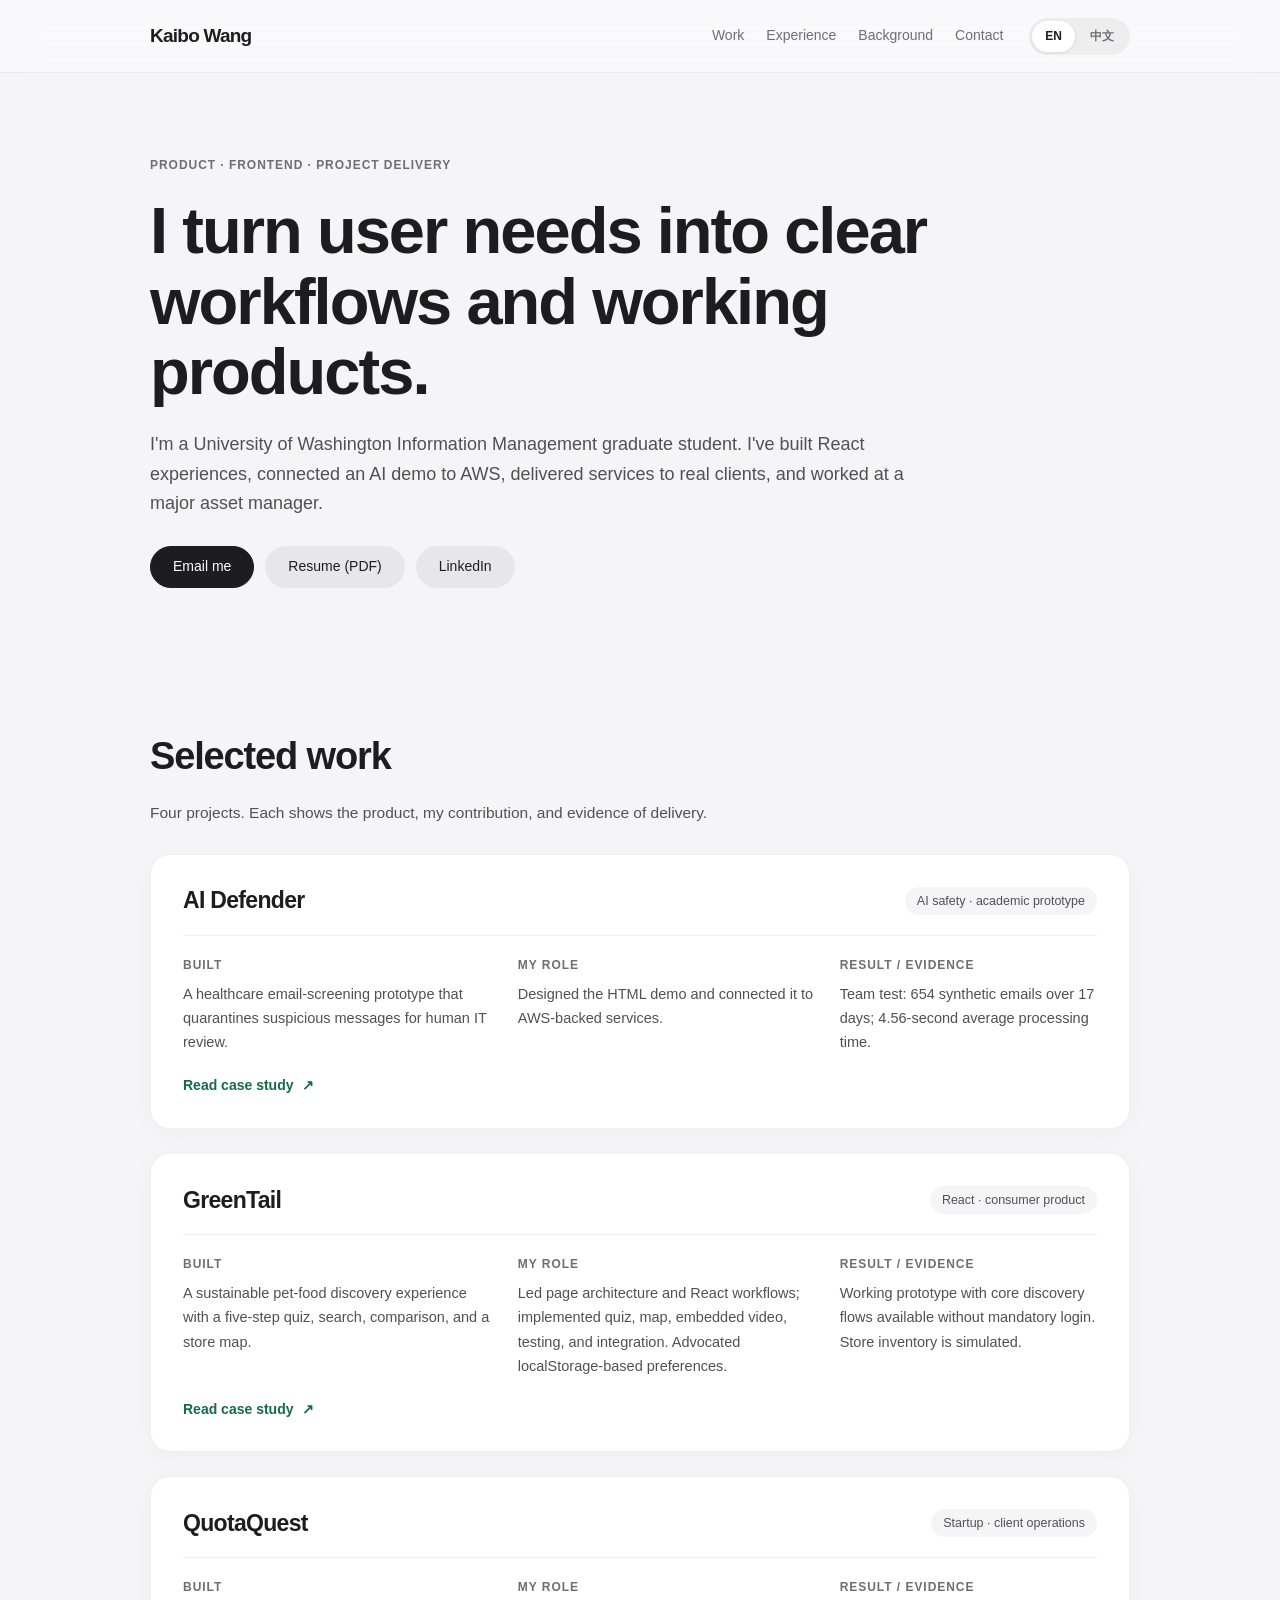
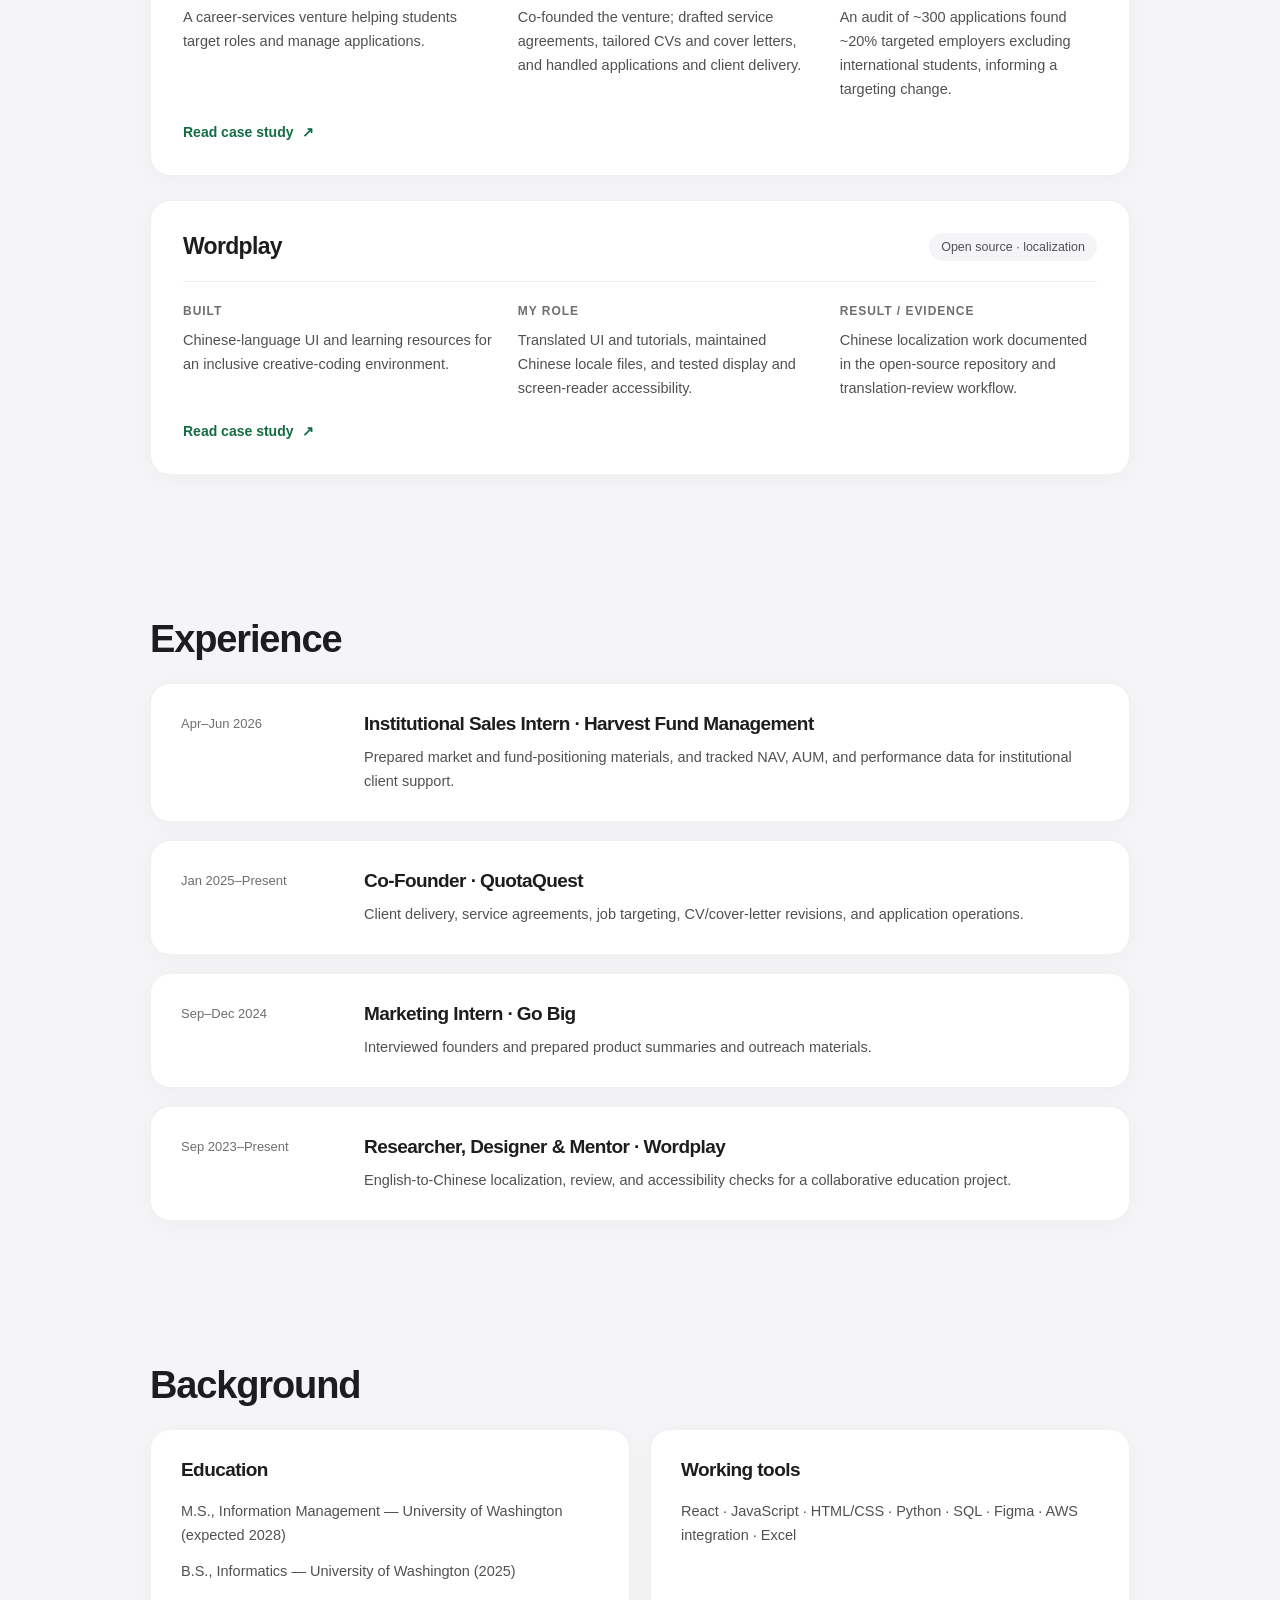
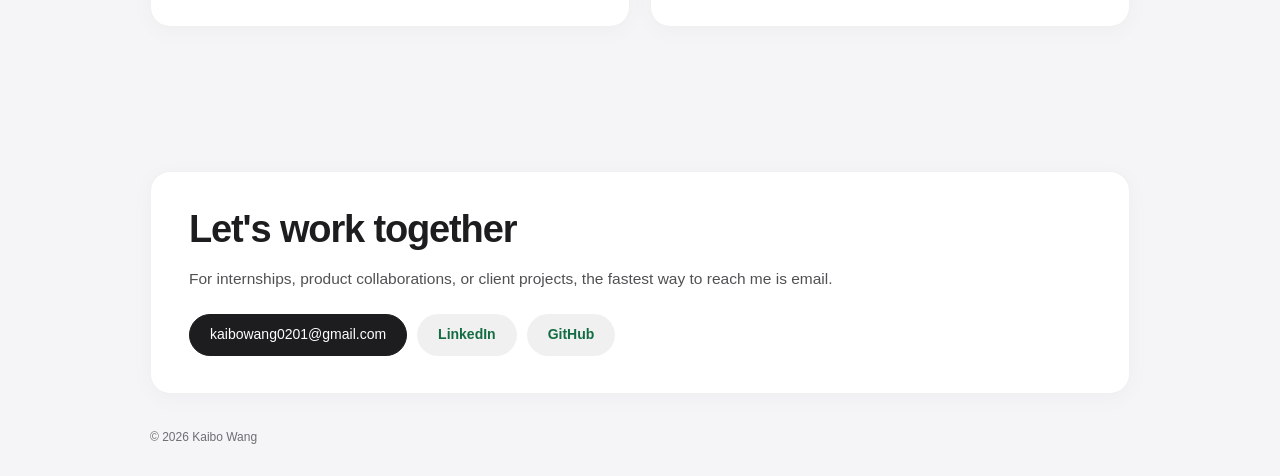
==== index.html @ 3f8da088 "Unify bilingual portfolio with Apple-inspired design system across all pages" ====
<!doctype html>
<html lang="en">
<head>
  <meta charset="utf-8">
  <meta name="viewport" content="width=device-width, initial-scale=1">
  <meta name="color-scheme" content="light">
  <meta name="description" content="Kaibo Wang — product, frontend and project delivery. Selected work in AI, React, client operations and localization.">
  <title>Kaibo Wang — Selected Work</title>
  <style>
    :root {
      color-scheme: light;
      --ink: #172627;
      --muted: #4d5b5c;
      --accent: #075a55;
      --surface: #ffffff;
    }
    * { box-sizing: border-box; }
    html { scroll-padding-top: 24px; }
    body {
      margin: 0;
      background: var(--surface);
      color: var(--ink);
      font: 400 16px/1.65 system-ui, -apple-system, BlinkMacSystemFont,
            "Segoe UI", "PingFang SC", "Microsoft YaHei", sans-serif;
    }
    .container { width: min(960px, calc(100% - 40px)); margin-inline: auto; }
    a { color: var(--accent); text-decoration: underline; text-underline-offset: 3px; }
    a:hover { text-decoration-thickness: 2px; }
    button { font: inherit; }
    :focus-visible { outline: 3px solid var(--accent); outline-offset: 4px; }
    .skip-link { position: absolute; left: -10000px; top: 8px; }
    .skip-link:focus { left: 16px; z-index: 10; padding: 8px; background: white; }
    .site-header { padding-block: 22px; }
    .header-inner { display: flex; align-items: center; justify-content: space-between; gap: 20px; flex-wrap: wrap; }
    .identity { color: var(--ink); text-decoration: none; font-weight: 750; font-size: 20px; }
    .header-controls { display: flex; align-items: center; flex-wrap: wrap; gap: 18px; }
    .primary-nav { display: flex; gap: 18px; flex-wrap: wrap; }
    .primary-nav a { color: var(--ink); }
    .language { display: flex; align-items: center; gap: 10px; }
    .language button {
      border: 0;
      border-bottom: 2px solid transparent;
      padding: 0 1px 2px;
      color: var(--muted);
      background: transparent;
      cursor: pointer;
    }
    .language button[aria-pressed="true"] { border-bottom-color: var(--accent); color: var(--ink); font-weight: 700; }
    .hero { padding-block: 65px 78px; max-width: 760px; }
    .eyebrow { font-weight: 700; color: var(--muted); margin: 0 0 14px; }
    h1 { font-size: 36px; line-height: 1.22; letter-spacing: -.025em; margin: 0 0 22px; font-weight: 750; }
    h2, h3 { font-size: 20px; line-height: 1.35; letter-spacing: -.01em; }
    h2 { margin: 0 0 30px; }
    h3 { margin: 0; }
    p { margin: 0; }
    .intro { max-width: 690px; }
    .hero-actions { display: flex; flex-wrap: wrap; gap: 20px; margin-top: 26px; }
    .section { padding-block: 38px 56px; }
    .section-note { color: var(--muted); margin: -14px 0 26px; }
    .project-list { display: grid; gap: 42px; }
    .project { display: grid; gap: 14px; }
    .project-head { display: flex; gap: 14px; flex-wrap: wrap; align-items: baseline; }
    .project-type { color: var(--muted); }
    .project-fields { display: grid; grid-template-columns: 1.25fr 1.25fr 1fr; gap: 22px; }
    .field-label { font-weight: 700; margin-bottom: 5px; }
    .project a { justify-self: start; }
    .timeline { display: grid; gap: 22px; }
    .timeline-entry { display: grid; grid-template-columns: 160px 1fr; gap: 24px; }
    .timeline time { color: var(--muted); }
    .timeline-entry p { margin-top: 5px; }
    .meta-line { color: var(--muted); }
    .background-grid { display: grid; grid-template-columns: 1fr 1fr; gap: 32px; }
    .background-grid h3 { margin-bottom: 8px; }
    .background-grid p + p { margin-top: 10px; }
    .contact { padding-block: 44px 70px; }
    .contact-links { display: flex; flex-wrap: wrap; gap: 22px; margin-top: 14px; }
    footer { color: var(--muted); padding: 0 0 30px; }
    @media (max-width: 720px) {
      .hero { padding-block: 45px 52px; }
      h1 { font-size: 32px; }
      .section { padding-block: 32px 48px; }
      .project-list { gap: 36px; }
      .project-fields { grid-template-columns: 1fr; gap: 12px; }
      .timeline-entry { grid-template-columns: 1fr; gap: 3px; }
      .background-grid { grid-template-columns: 1fr; gap: 24px; }
      .header-inner { align-items: start; }
    }
  </style>
<link rel="stylesheet" href="assets/design-system.css"></head>
<body>
  <a class="skip-link" href="#main" data-i18n="skip">Skip to content</a>
  <header class="site-header">
    <div class="container header-inner">
      <a class="identity" href="#top">Kaibo Wang</a>
      <div class="header-controls">
        <nav class="primary-nav" aria-label="Primary navigation">
          <a href="#work" data-i18n="navWork">Work</a>
          <a href="#experience" data-i18n="navExperience">Experience</a>
          <a href="#background" data-i18n="navBackground">Background</a>
          <a href="#contact" data-i18n="navContact">Contact</a>
        </nav>
        <div class="language" role="group" aria-label="Language / 语言">
          <button type="button" data-switch="en" aria-pressed="true">EN</button>
          <button type="button" data-switch="zh" aria-pressed="false">中文</button>
        </div>
      </div>
    </div>
  </header>

  <main id="main">
    <div class="container" id="top">
      <section class="hero" aria-labelledby="intro-title">
        <p class="eyebrow" data-i18n="eyebrow">PRODUCT · FRONTEND · PROJECT DELIVERY</p>
        <h1 id="intro-title" data-i18n="headline">I turn user needs into clear workflows and working products.</h1>
        <p class="intro" data-i18n="intro">I'm a University of Washington Information Management graduate student. I've built React experiences, connected an AI demo to AWS, delivered services to real clients, and worked at a major asset manager.</p>
        <div class="hero-actions">
          <a href="mailto:kaibowang0201@gmail.com" data-i18n="emailAction">Email me</a>
          <a href="https://kwang37.github.io/personal-website/assets/Kaibo_Wang_Resume.pdf" target="_blank" rel="noopener" data-i18n="resumeAction">Resume (PDF)</a>
          <a href="https://www.linkedin.com/in/kaibo-wang-uw" target="_blank" rel="noopener">LinkedIn</a>
        </div>
      </section>

      <section class="section" id="work" aria-labelledby="work-title">
        <h2 id="work-title" data-i18n="workTitle">Selected work</h2>
        <p class="section-note" data-i18n="workNote">Four projects. Each shows the product, my contribution, and evidence of delivery.</p>
        <div class="project-list">
          <article class="project" aria-labelledby="ai-title">
            <div class="project-head">
              <h3 id="ai-title">AI Defender</h3>
              <span class="project-type" data-i18n="aiType">AI safety · academic prototype</span>
            </div>
            <div class="project-fields">
              <div><p class="field-label" data-i18n="whatLabel">Built</p><p data-i18n="aiWhat">A healthcare email-screening prototype that quarantines suspicious messages for human IT review.</p></div>
              <div><p class="field-label" data-i18n="roleLabel">My role</p><p data-i18n="aiRole">Designed the HTML demo and connected it to AWS-backed services.</p></div>
              <div><p class="field-label" data-i18n="resultLabel">Result / evidence</p><p data-i18n="aiResult">Team test: 654 synthetic emails over 17 days; 4.56-second average processing time.</p></div>
            </div>
            <a data-case="ai-defender" href="https://kwang37.github.io/personal-website/ai-defender.html" data-i18n="caseAction">Read case study</a>
          </article>

          <article class="project" aria-labelledby="green-title">
            <div class="project-head">
              <h3 id="green-title">GreenTail</h3>
              <span class="project-type" data-i18n="greenType">React · consumer product</span>
            </div>
            <div class="project-fields">
              <div><p class="field-label" data-i18n="whatLabel">Built</p><p data-i18n="greenWhat">A sustainable pet-food discovery experience with a five-step quiz, search, comparison, and a store map.</p></div>
              <div><p class="field-label" data-i18n="roleLabel">My role</p><p data-i18n="greenRole">Led page architecture and React workflows; implemented quiz, map, embedded video, testing, and integration. Advocated localStorage-based preferences.</p></div>
              <div><p class="field-label" data-i18n="resultLabel">Result / evidence</p><p data-i18n="greenResult">Working prototype with core discovery flows available without mandatory login. Store inventory is simulated.</p></div>
            </div>
            <a data-case="greentail" href="https://kwang37.github.io/personal-website/greentail.html" data-i18n="caseAction">Read case study</a>
          </article>

          <article class="project" aria-labelledby="quota-title">
            <div class="project-head">
              <h3 id="quota-title">QuotaQuest</h3>
              <span class="project-type" data-i18n="quotaType">Startup · client operations</span>
            </div>
            <div class="project-fields">
              <div><p class="field-label" data-i18n="whatLabel">Built</p><p data-i18n="quotaWhat">A career-services venture helping students target roles and manage applications.</p></div>
              <div><p class="field-label" data-i18n="roleLabel">My role</p><p data-i18n="quotaRole">Co-founded the venture; drafted service agreements, tailored CVs and cover letters, and handled applications and client delivery.</p></div>
              <div><p class="field-label" data-i18n="resultLabel">Result / evidence</p><p data-i18n="quotaResult">An audit of ~300 applications found ~20% targeted employers excluding international students, informing a targeting change.</p></div>
            </div>
            <a data-case="quotaquest" href="https://kwang37.github.io/personal-website/quotaquest.html" data-i18n="caseAction">Read case study</a>
          </article>

          <article class="project" aria-labelledby="word-title">
            <div class="project-head">
              <h3 id="word-title">Wordplay</h3>
              <span class="project-type" data-i18n="wordType">Open source · localization</span>
            </div>
            <div class="project-fields">
              <div><p class="field-label" data-i18n="whatLabel">Built</p><p data-i18n="wordWhat">Chinese-language UI and learning resources for an inclusive creative-coding environment.</p></div>
              <div><p class="field-label" data-i18n="roleLabel">My role</p><p data-i18n="wordRole">Translated UI and tutorials, maintained Chinese locale files, and tested display and screen-reader accessibility.</p></div>
              <div><p class="field-label" data-i18n="resultLabel">Result / evidence</p><p data-i18n="wordResult">Chinese localization work documented in the open-source repository and translation-review workflow.</p></div>
            </div>
            <a data-case="wordplay" href="https://kwang37.github.io/personal-website/wordplay.html" data-i18n="caseAction">Read case study</a>
          </article>
        </div>
      </section>

      <section class="section" id="experience" aria-labelledby="experience-title">
        <h2 id="experience-title" data-i18n="experienceTitle">Experience</h2>
        <div class="timeline">
          <article class="timeline-entry">
            <time datetime="2026-04" data-i18n="harvestDate">Apr–Jun 2026</time>
            <div><h3 data-i18n="harvestTitle">Institutional Sales Intern · Harvest Fund Management</h3><p data-i18n="harvestDesc">Prepared market and fund-positioning materials, and tracked NAV, AUM, and performance data for institutional client support.</p></div>
          </article>
          <article class="timeline-entry">
            <time datetime="2025-01" data-i18n="quotaDate">Jan 2025–Present</time>
            <div><h3 data-i18n="quotaExpTitle">Co-Founder · QuotaQuest</h3><p data-i18n="quotaExpDesc">Client delivery, service agreements, job targeting, CV/cover-letter revisions, and application operations.</p></div>
          </article>
          <article class="timeline-entry">
            <time datetime="2024-09" data-i18n="goDate">Sep–Dec 2024</time>
            <div><h3 data-i18n="goTitle">Marketing Intern · Go Big</h3><p data-i18n="goDesc">Interviewed founders and prepared product summaries and outreach materials.</p></div>
          </article>
          <article class="timeline-entry">
            <time datetime="2023-09" data-i18n="wordDate">Sep 2023–Present</time>
            <div><h3 data-i18n="wordExpTitle">Researcher, Designer &amp; Mentor · Wordplay</h3><p data-i18n="wordExpDesc">English-to-Chinese localization, review, and accessibility checks for a collaborative education project.</p></div>
          </article>
        </div>
      </section>

      <section class="section" id="background" aria-labelledby="background-title">
        <h2 id="background-title" data-i18n="backgroundTitle">Background</h2>
        <div class="background-grid">
          <div>
            <h3 data-i18n="educationTitle">Education</h3>
            <p data-i18n="eduMS">M.S., Information Management — University of Washington (expected 2028)</p>
            <p data-i18n="eduBS">B.S., Informatics — University of Washington (2025)</p>
          </div>
          <div>
            <h3 data-i18n="skillsTitle">Working tools</h3>
            <p data-i18n="skillsDesc">React · JavaScript · HTML/CSS · Python · SQL · Figma · AWS integration · Excel</p>
          </div>
        </div>
      </section>

      <section class="contact" id="contact" aria-labelledby="contact-title">
        <h2 id="contact-title" data-i18n="contactTitle">Let's work together</h2>
        <p data-i18n="contactDesc">For internships, product collaborations, or client projects, the fastest way to reach me is email.</p>
        <div class="contact-links">
          <a href="mailto:kaibowang0201@gmail.com">kaibowang0201@gmail.com</a>
          <a href="https://www.linkedin.com/in/kaibo-wang-uw" target="_blank" rel="noopener">LinkedIn</a>
          <a href="https://github.com/Kwang37" target="_blank" rel="noopener">GitHub</a>
        </div>
      </section>
    </div>
  </main>
  <footer><div class="container">© 2026 Kaibo Wang</div></footer>

  <script>
    // Only interaction: language preference. Content remains readable without JavaScript.
    (() => {
      const translations = {
        skip: '跳到正文', navWork: '项目', navExperience: '经历', navBackground: '教育与技能', navContact: '联系',
        eyebrow: '产品设计 · 前端开发 · 项目运营',
        headline: '从需求到页面落地，我既做产品设计，也动手写前端。',
        intro: '华盛顿大学信息管理硕士在读，本科主修信息学。曾参与 React 网站和 AI 邮件安全原型开发，也做过创业项目的客户服务，并在嘉实基金实习。',
        emailAction: '发邮件给我', resumeAction: '英文简历（PDF）',
        workTitle: '精选作品', workNote: '四个项目，直接看项目内容、我的具体工作和交付成果。',
        whatLabel: '项目做什么', roleLabel: '我负责什么', resultLabel: '结果与证据', caseAction: '查看项目详情',
        aiType: 'AI 产品 · 课程原型',
        aiWhat: '为模拟医疗机构设计邮件安全流程：AI 筛查可疑邮件，IT 人员复核后再决定如何处理。',
        aiRole: '负责 HTML 演示页面的设计与开发，并对接 AWS 后端服务。',
        aiResult: '团队在模拟环境中测试了 17 天，共处理 654 封邮件，平均每封用时 4.56 秒。',
        greenType: 'React · 消费者产品',
        greenWhat: '帮宠物主人按实际需求选食品：填写问卷、查看推荐、比较商品，还能查找附近门店。',
        greenRole: '主导核心页面结构和 React 交互，开发问卷、地图和教学视频，参与联调与测试，并推动免登录体验和浏览器本地保存偏好。',
        greenResult: '完成可操作的网站原型；问卷、搜索和商品对比无需注册。门店及库存使用演示数据。',
        quotaType: '创业 · 求职服务',
        quotaWhat: '面向国际学生的求职服务，涵盖选岗、简历修改、投递和申请进度管理。',
        quotaRole: '作为联合创始人，负责服务协议、简历和求职信修改、岗位筛选、投递及客户沟通。',
        quotaResult: '复盘约 300 次投递，发现约两成投向不接受国际学生的雇主，随后调整岗位筛选方式。',
        wordType: '开源项目 · 中文本地化',
        wordWhat: '为 Wordplay 创意编程工具完善中文界面和教学内容。',
        wordRole: '翻译界面文案与教程、维护中文语言文件，并检查页面显示和屏幕阅读器使用体验。',
        wordResult: '项目的中文语言文件和翻译协作记录可以在 GitHub 上查看。',
        experienceTitle: '工作与实践',
        harvestDate: '2026.04—06', harvestTitle: '机构销售实习生｜嘉实基金',
        harvestDesc: '整理市场研究和基金产品材料，跟踪基金净值、资产管理规模及业绩表现，支持机构客户沟通。',
        quotaDate: '2025.01—至今', quotaExpTitle: '联合创始人｜QuotaQuest',
        quotaExpDesc: '负责服务协议、简历修改、岗位筛选、投递进度和客户沟通。',
        goDate: '2024.09—12', goTitle: '营销实习生｜Go Big',
        goDesc: '采访创业者，整理产品介绍和对外推广材料。',
        wordDate: '2023.09—至今', wordExpTitle: '中文本地化与无障碍协作｜Wordplay',
        wordExpDesc: '参与开源教育工具的中文界面和教程翻译、审校及无障碍测试。',
        backgroundTitle: '教育与技能', educationTitle: '教育背景', skillsTitle: '常用工具与技术',
        eduMS: '华盛顿大学｜信息管理硕士在读（预计 2028 年毕业）',
        eduBS: '华盛顿大学｜信息学学士（2025 年毕业）',
        skillsDesc: 'React · JavaScript · HTML/CSS · Python · SQL · Figma · AWS 集成 · Excel',
        contactTitle: '联系我',
        contactDesc: '实习、产品合作或项目机会，欢迎直接发邮件交流。'
      };
      const nodes = [...document.querySelectorAll('[data-i18n]')];
      const english = Object.fromEntries(nodes.map(el => [el.dataset.i18n, el.textContent]));
      const buttons = [...document.querySelectorAll('[data-switch]')];
      const storageKey = 'kaibo-minimal-language';
      function setLanguage(lang) {
        const zh = lang === 'zh';
        document.documentElement.lang = zh ? 'zh-CN' : 'en';
        document.title = zh ? '王楷博 — 精选作品' : 'Kaibo Wang — Selected Work';
        document.querySelector('.primary-nav').setAttribute('aria-label', zh ? '主导航' : 'Primary navigation');
        nodes.forEach(el => { el.textContent = zh ? translations[el.dataset.i18n] : english[el.dataset.i18n]; });
        buttons.forEach(button => button.setAttribute('aria-pressed', String(button.dataset.switch === lang)));
        document.querySelectorAll('[data-case]').forEach(link => {
          link.href = 'https://kwang37.github.io/personal-website/' + (zh ? 'zh/' : '') + link.dataset.case + '.html';
        });
        try { localStorage.setItem(storageKey, lang); } catch (_) { /* Storage optional. */ }
      }
      buttons.forEach(button => button.addEventListener('click', () => setLanguage(button.dataset.switch)));
      let saved;
      try { saved = localStorage.getItem(storageKey) || localStorage.getItem('kaibo-portfolio-language-v1'); } catch (_) { /* Storage optional. */ }
      const requested = new URLSearchParams(location.search).get('lang');
      const preferred = requested === 'en' || requested === 'zh' ? requested : saved;
      setLanguage(preferred === 'en' || preferred === 'zh' ? preferred :
        (navigator.language || '').toLowerCase().startsWith('zh') ? 'zh' : 'en');
    })();
  </script>
</body>
</html>
---- assets/design-system.css ----
/*
 * Kaibo Wang — Unified portfolio design system · v3
 * An intentionally quiet interface language: clear hierarchy, readable content,
 * subtle elevation and consistent interaction across all English/Chinese pages.
 * Existing HTML, routing, translation JS and demo behavior are unchanged.
 */
:root {
  color-scheme: light;
  --bg: #F5F5F7;
  --paper: #FFFFFF;
  --surface: #FFFFFF;
  --ink: #1D1D1F;
  --heading: #1D1D1F;
  --muted: #515154;
  --meta: #6E6E73; /* AA-safe for small text on white */
  --soft-meta: #86868B;
  --brand: #146C43;
  --accent: #146C43;
  --blue: #146C43;
  --acid: #E8F2EC;
  --navy: #1D1D1F;
  --line: rgba(0,0,0,.06);
  --radius: 20px;
  --shadow: 0 4px 24px rgba(0,0,0,.03);
  --shadow-hover: 0 12px 32px rgba(0,0,0,.06);
  --ease: cubic-bezier(.25,1,.5,1);
  --font: -apple-system, BlinkMacSystemFont, "SF Pro Display", "SF Pro Text", "Inter", "PingFang SC", "Noto Sans SC", sans-serif;
}
*,*::before,*::after{box-sizing:border-box}
html{scroll-behavior:smooth;scroll-padding-top:94px}
body,html[lang="zh-CN"] body{
  margin:0; background:var(--bg); color:var(--ink);
  font-family:var(--font); font-size:15.5px; font-weight:400; line-height:1.65;
  -webkit-font-smoothing:antialiased; text-rendering:optimizeLegibility;
}
h1,h2,h3,h4,h5,h6,.hero-art-title,.work-big{
  color:var(--heading); font-family:var(--font); font-weight:700;
  letter-spacing:-.03em; line-height:1.08;
}
h1{font-size:clamp(38px,5.8vw,66px)}
h2{font-size:clamp(26px,3.5vw,38px)}
h3{font-size:clamp(19px,2.2vw,23px)}
p,li,dd{color:var(--muted)}
p{margin:0 0 15px}
strong,b{color:var(--ink)}
a, a:link, a:visited {text-decoration:none;color:var(--brand);transition:color .2s var(--ease), background-color .2s var(--ease), transform .2s var(--ease)}
a:hover{color:#0F5238}
button,input,textarea,select{font:inherit}
button{cursor:pointer}
:focus-visible{outline:3px solid var(--brand)!important;outline-offset:3px}
::selection{background:#D9EADF;color:var(--ink)}
.container,.wide,.wrap{width:min(980px,calc(100% - 48px));max-width:980px;margin-inline:auto}
.overline,.eyebrow,.smallcap,.meta,.case-index,.field-label,.tagline,
.case-meta b,.toc .overline,.project-fields .field-label{
  font:600 12px/1.45 var(--font);letter-spacing:.08em;text-transform:uppercase;
  color:var(--meta);
}
.small,.disclosure,.demo-caption{font-size:13px;line-height:1.7;color:var(--meta)}
.muted,.section-note,.case-lede,.lede{color:var(--muted)}
/* A single systematic elevation language. */
.project,.timeline-entry,.background-grid>div,.contact,
.story-section,.toc,.case-card,.metric-box,.repo-file,.demo-box,
.takeaway,.notice,.evidence,.visual-shell,.next-grid,
.card,.callout,.metric,.step,.demo .view.active,.demo-stats>*,.dashboard-grid>*,
.lang-dialog,.experience-list .exp,.edu,.skill-col{
  background:var(--paper);border:1px solid var(--line);border-radius:var(--radius);
  box-shadow:var(--shadow);
}
.project,.timeline-entry,.background-grid>div,.contact,.story-section,
.case-card,.metric-box,.repo-file,.demo-box,.takeaway,.notice,
.visual-shell,.next-grid,.card,.callout,.step,.edu,.skill-col{
  transition:box-shadow .22s var(--ease),transform .22s var(--ease),border-color .22s var(--ease);
}
@media(hover:hover){
  .project:hover,.timeline-entry:hover,.background-grid>div:hover,.case-card:hover,
  .metric-box:hover,.repo-file:hover,.card:hover,.edu:hover,.skill-col:hover{
    transform:translateY(-2px);box-shadow:var(--shadow-hover);border-color:rgba(0,0,0,.095)
  }
}
/* Text links are immediately recognizable by accent, weight, and directional cue. */
.source,.linkline,.case-index a,.toc a,.project>a,.case-next a:not(.btn),
.next-grid a:not(.btn),.footer-bottom a,.contact-links a:not(:first-child),.source-row a{
  color:var(--brand);font-weight:600;text-decoration:none;
}
.project>a{display:inline-flex;align-items:center;gap:8px;width:max-content;max-width:100%}
.project>a::after{content:'↗';display:inline-block;transition:transform .2s var(--ease)}
.project>a:hover::after{transform:translate(3px,-3px)}
.source,.source-row a,.toc a,.footer-bottom a{transition:color .2s var(--ease),transform .2s var(--ease)}
.source:hover,.source-row a:hover,.footer-bottom a:hover{color:#0F5238;transform:translateX(3px)}
/* Shared Apple-like, quietly translucent sticky navigation. */
.site-header,.nav,header.nav{
  position:sticky;top:0;z-index:100;
  padding:0;background:rgba(251,251,253,.82);
  -webkit-backdrop-filter:saturate(180%) blur(20px);
  backdrop-filter:saturate(180%) blur(20px);
  border-bottom:1px solid rgba(0,0,0,.06);
  box-shadow:none;
}
.site-header .header-inner,.nav .nav-inner,.nav>.wrap{
  display:flex;align-items:center;justify-content:space-between;gap:18px;
  min-height:72px;padding-block:10px;
}
.identity,.identity:link,.identity:visited,.logo,.logo:link,.logo:visited{
  font:700 19px/1.25 var(--font);letter-spacing:-.04em;color:var(--ink);
  white-space:nowrap;text-decoration:none;
}
.logo i,.logo span{color:var(--brand)!important}
.header-controls{display:flex;align-items:center;gap:26px;min-width:0}
.primary-nav,.nav-links,.navlinks{display:flex;align-items:center;flex-wrap:wrap;gap:22px}
.primary-nav a,.nav-links a,.navlinks a,
.primary-nav a:visited,.nav-links a:visited,.navlinks a:visited{
  color:#6E6E73;font-size:14px;font-weight:500;text-decoration:none;
  padding:7px 0;white-space:nowrap;
}
.primary-nav a:hover,.primary-nav a:focus-visible,.nav-links a:hover,.nav-links a:focus-visible,
.navlinks a:hover,.navlinks a:focus-visible{color:var(--ink)}
.nav-links a:hover::after{content:none}
.nav .nav-cta,.nav .nav-cta:visited{
  border-radius:980px;background:#1D1D1F;color:#fff;padding:9px 17px;
  font-weight:500;transition:background .2s var(--ease)
}
.nav .nav-cta:hover{background:#39393C;color:white}
.language,.lang-switch{
  display:inline-flex;flex:none;align-items:center;gap:2px;padding:3px;
  border:0;border-radius:999px;background:rgba(0,0,0,.05);box-shadow:none;
}
.language button,.lang-switch button{
  background:transparent!important;border:0!important;border-radius:999px;
  color:#6E6E73!important;padding:7px 13px!important;
  font-size:12px!important;font-weight:600!important;white-space:nowrap;
  min-height:31px;line-height:1.2;box-shadow:none;transition:background .2s var(--ease),color .2s var(--ease);
}
.language button[aria-pressed="true"],.lang-switch button[aria-pressed="true"]{
  background:white!important;color:var(--ink)!important;box-shadow:0 1px 4px rgba(0,0,0,.09);
}
.menu-button{border:1px solid var(--line);border-radius:11px;padding:10px 13px;background:#fff;color:var(--ink);font-weight:600}
/* Buttons throughout home, case studies and the interactive simulator. */
.hero-actions,.actions,.contact-links{display:flex;align-items:center;gap:10px;flex-wrap:wrap}
.hero-actions a,.contact-links a,.btn,.btn:link,.btn:visited,
button.primary,.navlinks .primary,
.demo button.primary,.demo button:not(.tab),.formgrid button,
#add,#reset,#score{
  display:inline-flex;align-items:center;justify-content:center;gap:7px;
  border:1px solid transparent;border-radius:980px;padding:10px 22px;
  min-height:42px;max-width:100%;
  font-size:14px;font-weight:500;line-height:1.4;
  background:rgba(0,0,0,.06);color:var(--ink);
  box-shadow:none;text-decoration:none;transform:none;
  transition:background .2s var(--ease),color .2s var(--ease),box-shadow .2s var(--ease),transform .2s var(--ease);
}
.hero-actions a:first-child,.contact-links a:first-child,.btn:not(.light):not(.ghost),
button.primary,.demo button.primary,#score,#add{
  background:#1D1D1F;color:white;border-color:#1D1D1F;
}
.hero-actions a:hover,.contact-links a:hover,.btn:hover,.demo button:hover,#score:hover,#add:hover,#reset:hover{
  color:var(--ink);background:rgba(0,0,0,.11);box-shadow:none;transform:translateY(-1px);
}
.hero-actions a:first-child:hover,.contact-links a:first-child:hover,.btn:not(.light):not(.ghost):hover,
button.primary:hover,#score:hover,#add:hover{background:#414145;color:#fff}
.btn.light,.btn.ghost{background:rgba(0,0,0,.06);border-color:transparent;color:var(--ink)}
.btn.light:hover,.btn.ghost:hover{background:rgba(0,0,0,.11);color:var(--ink)}
.btn .arrow,.case-next .btn .arrow{display:inline-block;transition:transform .2s var(--ease)}
.btn:hover .arrow{transform:translateX(4px)}
/* Home: first 30 seconds are for scanning. */
.hero{max-width:920px;padding:84px 0 76px}
.hero .eyebrow{margin:0 0 22px}
.hero h1{max-width:850px;font-size:clamp(42px,5.5vw,65px);margin:0 0 23px;letter-spacing:-.03em;line-height:1.08}
.hero .intro{font-size:18px;line-height:1.65;color:var(--muted);max-width:780px}
.hero-actions{gap:11px;margin-top:27px}
.section{padding:72px 0;border:0}
.section>h2{margin:0 0 23px}
.section .section-note{margin:0 0 28px;max-width:690px}
.project-list{display:grid;gap:24px}
.project{padding:32px;display:grid;gap:0}
.project-head{display:flex;justify-content:space-between;align-items:center;gap:16px;flex-wrap:wrap;
  border-bottom:1px solid var(--line);padding-bottom:20px;margin-bottom:21px}
.project-head h3{margin:0;font-size:23px}
.project-type,.chip,.pill,.badge,.case-meta div,.fake-pills em{
  color:var(--muted);background:var(--bg);border-radius:999px;border:0;
  padding:5px 12px;font-size:12.5px;font-weight:500;line-height:1.45;
}
.project-fields{display:grid;grid-template-columns:1.2fr 1.15fr 1fr;gap:26px;margin-bottom:22px}
.project-fields>div{min-width:0}
.field-label{color:var(--meta);font-size:11.5px;font-weight:600;letter-spacing:.05em;margin:0 0 8px}
.project-fields p:not(.field-label){font-size:14.5px;line-height:1.66;color:var(--muted);margin:0}
.project>a{font-size:14px;line-height:1.4}
.timeline{display:grid;gap:18px}
.timeline-entry{display:grid;grid-template-columns:155px 1fr;gap:28px;align-items:start;padding:27px 30px}
.timeline-entry time{color:var(--meta);font-size:13px;line-height:1.5;margin-top:3px;font-weight:500}
.timeline-entry h3{font-size:19px;line-height:1.32;margin:0 0 10px}
.timeline-entry p{font-size:14.5px;margin:0}
.background-grid{display:grid;grid-template-columns:repeat(2,minmax(0,1fr));gap:20px}
.background-grid>div{padding:30px;min-width:0}
.background-grid h3{font-size:19px;margin:0 0 20px}
.background-grid p{margin:0 0 12px;font-size:14.5px}
.contact{padding:37px 38px;margin:72px 0 30px}
.contact h2{margin:0 0 16px}
.contact p{max-width:700px}
.contact-links{margin-top:22px}
.contact-links a{padding:10px 20px}
footer:not(.footer){padding:4px 0 28px;font-size:12px;color:var(--meta)}
/* Full case studies: restrained introductions, content-led hierarchy. */
.case-top{padding:76px 0 30px;overflow:visible;background:transparent}
.case-top .case-index{display:flex;align-items:center;gap:9px;font:600 12px/1.6 var(--font);letter-spacing:.07em;color:var(--meta);margin-bottom:25px}
.case-top .overline{margin-bottom:18px}
.case-top h1{font-size:clamp(42px,5.4vw,65px);max-width:850px;line-height:1.08}
.case-top h1 i,.case-top h1 em{color:var(--ink);font-style:normal}
.case-top .case-lede{font-size:clamp(17px,2vw,20px);color:var(--muted);max-width:820px;line-height:1.62;margin:24px 0 0}
.case-top .actions{margin-top:30px}
.case-top .case-meta{display:flex;flex-wrap:wrap;gap:10px;margin-top:34px;padding:0;border:none}
.case-top .case-meta div{display:grid;gap:4px;flex:1 1 175px;min-width:0;max-width:none;padding:15px 17px;border-radius:15px;
  background:white;border:1px solid var(--line);font-size:13px;line-height:1.5;box-shadow:var(--shadow)}
.case-top .case-meta b{color:var(--meta);font-size:11px;letter-spacing:.06em;text-transform:uppercase;margin:0}
.case-visual{padding:24px 0 22px}
.visual-shell,.visual-shell.blue,.visual-shell.green,.visual-shell.dark,.visual-shell.lavender{
  background:var(--paper);color:var(--ink);border:1px solid var(--line);min-height:unset;
  padding:32px;overflow:hidden;border-radius:22px;box-shadow:var(--shadow)
}
.visual-shell::before,.visual-shell::after{content:none!important}
.visual-layout{display:grid;grid-template-columns:minmax(210px,.82fr) minmax(0,1.18fr);gap:35px;align-items:center;min-height:unset}
.visual-intro h2{font-size:clamp(26px,3.4vw,37px);line-height:1.12;margin:14px 0}
.visual-intro p,.dark .visual-intro p{color:var(--muted);font-size:14px}
.visual-intro .overline,.dark .visual-intro .overline{color:var(--meta)!important}
.dark .visual-intro,.dark .visual-intro h2{color:var(--ink)}
.chip-row{display:flex;flex-wrap:wrap;gap:7px;margin-top:16px}
.screen{background:var(--bg);border:1px solid var(--line);border-radius:16px;box-shadow:0 10px 22px rgba(0,0,0,.04);
  transform:none;min-height:230px;overflow:hidden}
.screen-bar{background:#F5F5F7;border-bottom:1px solid var(--line);height:30px;display:flex;align-items:center;gap:6px;padding:0 13px}
.screen-bar .dot,.dot,.dot:nth-child(1),.dot:nth-child(2),.dot:nth-child(3){background:#C5C5C9}
.screen-content{padding:16px}
.fake-app-head{display:flex;align-items:center;flex-wrap:wrap;justify-content:space-between;gap:6px}
.fake-app-head strong{font-size:13px}
.fake-app-head span{color:var(--meta);font-size:11px}
.fake-pills{display:flex;gap:5px;margin:14px 0;flex-wrap:wrap}
.fake-pills em{font-style:normal;font-size:11px}
.fake-row{display:flex;align-items:center;justify-content:space-between;gap:12px;padding:10px 12px;margin-top:8px;border-radius:10px;border:1px solid var(--line);background:white;color:var(--muted);font-size:12px}
.fake-row b{font-size:12px}
.status,.safe,.status.safe{color:var(--brand);background:#F0F6F2;border-radius:999px;font-size:11px;padding:4px 9px;white-space:nowrap}
.case-layout{display:grid;grid-template-columns:190px minmax(0,1fr);gap:32px;align-items:start;margin-top:22px}
.case-layout>div{min-width:0}
.toc{position:sticky;top:98px;padding:23px 20px;box-shadow:none;align-self:start;background:#fff}
.toc .overline{margin-bottom:10px}
.toc a,.toc a:visited{display:block;color:#6E6E73;font-size:13px;font-weight:500;
  line-height:1.5;border:0!important;padding:9px 0;margin:0;text-decoration:none}
.toc a:hover{color:var(--brand)}
.story-section{padding:34px 34px 36px;margin:0 0 24px;border-radius:20px;scroll-margin-top:102px}
.story-section>.overline{margin-bottom:16px}
.story-section>h2{font-size:clamp(25px,3.1vw,34px);line-height:1.16;margin:0 0 22px}
.story-section p{font-size:14.7px;line-height:1.74;margin:0 0 16px}
.story-section p.leadline{font-size:16.5px;color:var(--muted);line-height:1.68}
.case-cards,.metric-grid,.repo-map,.evidence-gallery,.demo-grid{
  display:grid;grid-template-columns:repeat(2,minmax(0,1fr));gap:13px;margin:22px 0;
}
.case-card,.repo-file,.metric-box,.takeaway,.notice,.demo-box{
  padding:23px;background:#fff;border-radius:16px;border:1px solid var(--line);box-shadow:0 2px 14px rgba(0,0,0,.025)
}
.case-card>strong,.case-card>h3{display:block;font-size:16px;font-weight:650;margin-bottom:9px;line-height:1.35;color:var(--ink)}
.case-card p{font-size:13.5px;line-height:1.6;margin:0;color:var(--muted)}
.case-card .number{font-size:11px;font-weight:600;letter-spacing:.07em;color:var(--meta);margin-bottom:14px}
.metric-grid{grid-template-columns:repeat(3,minmax(0,1fr))}
.metric-box{display:flex;flex-direction:column;gap:6px;align-items:start;justify-content:center;min-height:105px}
.metric-box strong{font-size:clamp(26px,3vw,34px);font-weight:700;line-height:1.15;color:var(--ink);letter-spacing:-.03em}
.metric-box span{font-size:12.5px;color:var(--meta);line-height:1.5}
.repo-map{grid-template-columns:repeat(2,minmax(0,1fr))}
.repo-file{display:flex;flex-direction:column;gap:8px;min-width:0}
.repo-file code{font:600 12px/1.5 ui-monospace,Menlo,Consolas,monospace;overflow-wrap:anywhere;color:var(--brand)}
.repo-file span{font-size:12px;color:var(--muted)}
.source-row{display:flex;gap:9px;flex-wrap:wrap;margin:18px 0 8px}
.source{background:#F5F5F7;border:1px solid var(--line);border-radius:999px;font-size:12px;
  font-weight:600;line-height:1.4;padding:9px 14px;color:var(--brand);box-shadow:none}
.source:hover{background:#EBF2EC;color:#0F5238}
.steps-flow{display:flex;flex-wrap:wrap;gap:10px;align-items:stretch;margin:23px 0}
.steps-flow>span:not(.arrow){flex:1 1 125px;min-width:0;background:var(--bg);border:1px solid var(--line);border-radius:13px;
  padding:15px;color:var(--muted);font-size:12.5px;line-height:1.52}
.steps-flow>span b{display:block;font-size:11px;font-weight:700;color:var(--ink);margin-bottom:6px}
.steps-flow .arrow{display:flex;align-items:center;justify-content:center;flex:0 0 14px;color:var(--meta);font-size:14px;transform:none}
.takeaway,.notice{border-left:3px solid var(--brand);background:white;padding:20px 22px;margin:20px 0;color:var(--muted);box-shadow:none}
.takeaway p,.notice p{margin:0}
.evidence{overflow:hidden;margin:0;background:white;border-radius:16px;padding:10px;box-shadow:none}
.evidence img{display:block;width:100%;height:auto;max-height:320px;object-fit:contain;border-radius:8px}
.evidence figcaption{margin:10px 4px 5px;font-size:12px;line-height:1.5;color:var(--meta)}
.demo-box{background:#fff;margin:21px 0}
.demo-caption{margin-top:14px}
.demo-list{display:flex;flex-direction:column;gap:8px}
.demo-list button,.journey-tabs button,.lang-control button,.tabs .tab,.tab{
  background:#F5F5F7;color:var(--muted);border:1px solid var(--line);border-radius:12px;
  padding:12px 14px;font-size:13px;font-weight:550;text-align:left;
  transition:background .2s var(--ease),color .2s var(--ease),border-color .2s var(--ease);
}
.demo-list button[aria-pressed="true"],.journey-tabs button[aria-selected="true"],
.lang-control button[aria-pressed="true"],.tabs .tab[aria-selected="true"],.tab[aria-selected="true"]{
  background:#EAF3ED;color:var(--brand);border-color:rgba(20,108,67,.2)
}
.demo-detail,.journey-panel,.locale-line{background:#F5F5F7;border:1px solid var(--line);border-radius:13px;padding:20px;min-width:0;color:var(--muted)}
.demo-detail h3,.journey-panel h3{font-size:18px;line-height:1.2;margin:9px 0 12px}
.demo-detail p,.journey-panel p{font-size:14px}
.demo-grid{grid-template-columns:minmax(160px,.75fr) minmax(0,1.25fr);align-items:start}
.journey-tabs,.lang-control{display:flex;flex-wrap:wrap;gap:8px;margin:16px 0}
.journey-tabs button,.lang-control button{border-radius:999px;padding:9px 15px}
.case-next{padding:30px 0 65px;border:0;background:transparent}
.next-grid{display:flex;justify-content:space-between;align-items:center;gap:20px;padding:26px 32px}
.next-grid h2{font-size:26px;margin:7px 0}
.footer{background:transparent;color:var(--muted);padding:20px 0 26px}
.footer-main{display:grid;grid-template-columns:1fr 1fr;gap:25px;align-items:center;background:white;
  padding:36px;border-radius:20px;border:1px solid var(--line);box-shadow:var(--shadow)}
.footer-main h2,.footer h2{font-size:clamp(28px,3.3vw,40px);color:var(--ink)}
.footer-main p{font-size:14px;color:var(--muted)}
.footer-bottom{display:flex;gap:14px;justify-content:space-between;align-items:center;
  flex-wrap:wrap;padding:20px 0 0;color:var(--meta);font-size:12px}
.footer-bottom a{margin-left:14px}
/* The independent QuotaQuest application-tracker demo uses its own layout. */
.wrap{max-width:980px}
.hero-home{padding:70px 0}
.hero{color:var(--ink)}
.hero h1{color:var(--ink)}
.hero .lede{color:var(--muted)}
.demo{background:transparent;padding:56px 0}
.demo .tabs{display:flex;gap:9px;flex-wrap:wrap;margin:22px 0;padding:0;background:transparent;border:none}
.demo .view{display:none}
.demo .view.active{display:block;padding:28px;box-shadow:var(--shadow)}
.demo-stats,.metrics{display:grid;grid-template-columns:repeat(3,minmax(0,1fr));gap:14px}
.demo-stats>*,.metrics>.metric{padding:20px;border-radius:16px;background:white;border:1px solid var(--line)}
.metric strong,.metric b,.demo-stats strong,.demo-stats b{font-size:29px;font-weight:700;color:var(--ink)}
.dashboard-grid,.grid2{display:grid;grid-template-columns:repeat(2,minmax(0,1fr));gap:16px}
.demo .card,.card{padding:24px}
.demo .card h3,.card h3{font-size:17px;margin:0 0 14px}
.card p{font-size:14px}
.callout{padding:25px}
.step{padding:22px}
.bars,.timeline{min-width:0}
.formgrid{display:grid;grid-template-columns:repeat(2,minmax(0,1fr));gap:14px;margin:22px 0}
.field{display:flex;flex-direction:column;gap:8px;font-size:13px;color:var(--meta)}
input,select,textarea{border:1px solid #D5D5D9;border-radius:11px;padding:11px 12px;background:#fff;color:var(--ink);min-width:0}
input:focus,select:focus,textarea:focus{border-color:var(--brand)}
.tablewrap{overflow-x:auto;border-radius:15px;border:1px solid var(--line);background:white}
table{width:100%;border-collapse:collapse;font-size:13px}
th,td{text-align:left;padding:11px 12px;border-bottom:1px solid var(--line);color:var(--muted)}
th{font-size:11px;letter-spacing:.06em;text-transform:uppercase;color:var(--meta);background:var(--bg)}
.tablewrap tr:last-child td{border-bottom:0}
/* Older Chinese application demo is also scoped to this shared language. */
.panel{background:#fff;border:1px solid var(--line);border-radius:20px;padding:28px;box-shadow:var(--shadow)}
.panel .statgrid,.statgrid{display:grid;grid-template-columns:repeat(3,minmax(0,1fr));gap:12px}
.statbox{background:#F5F5F7;border:1px solid var(--line);border-radius:15px;padding:21px}
.statbox b{display:block;font-size:29px}
.statbox span{font-size:12px;color:var(--meta)}
.formrow{display:flex;flex-wrap:wrap;gap:12px;align-items:end}
.formrow label{flex:1 1 170px;min-width:0;font-size:13px;color:var(--muted)}
.formrow label input,.formrow label select{display:block;width:100%;margin-top:8px}
.demo-table select{padding:6px 9px}
/* First-visit language chooser: still functional, but visually consistent. */
.lang-dialog-backdrop{background:rgba(29,29,31,.40);backdrop-filter:blur(10px);-webkit-backdrop-filter:blur(10px)}
.lang-dialog{max-width:480px;padding:36px;background:white;border-radius:22px;box-shadow:0 30px 90px rgba(0,0,0,.15);color:var(--ink)}
.lang-dialog .hello{font:600 12px var(--font);letter-spacing:.07em;color:var(--meta)}
.lang-dialog h2{font-size:34px;color:var(--ink)}
.lang-dialog p{font-size:14px;color:var(--muted)}
.lang-options{display:grid;grid-template-columns:1fr 1fr;gap:10px}
.lang-options button{border:1px solid var(--line);border-radius:15px;background:var(--bg);color:var(--ink);padding:20px 16px;font:650 17px var(--font)}
.lang-options button span{font-size:12px;color:var(--meta);font-weight:400}
.lang-options button:hover{background:#EAF3ED;border-color:rgba(20,108,67,.23)}
/* Responsive hierarchy and accessible touch targets. */
@media(max-width:980px){
  .case-layout{grid-template-columns:1fr;gap:18px}
  .toc{position:relative;top:auto;display:flex;align-items:center;flex-wrap:wrap;gap:4px 14px;padding:15px 19px}
  .toc .overline{margin:0 10px 0 0}
  .toc a{padding:7px 0}
  .case-top .case-meta{display:grid;grid-template-columns:repeat(2,minmax(0,1fr))}
}
@media(max-width:760px){
  html{scroll-padding-top:82px}
  .container,.wide,.wrap{width:calc(100% - 36px);max-width:980px}
  .site-header .header-inner,.nav .nav-inner,.nav>.wrap{min-height:64px;gap:12px;padding-block:11px}
  .header-inner{flex-wrap:wrap}
  .header-controls{gap:12px;flex-wrap:wrap}
  .primary-nav{gap:8px 14px;flex-wrap:wrap}
  .primary-nav a,.nav-links a{font-size:12.5px}
  .language button,.lang-switch button{padding:7px 11px!important}
  .nav-inner>.lang-switch{margin-left:auto;margin-right:7px}
  .nav .menu-button{display:block}
  .nav .nav-links{display:none;position:absolute;top:100%;left:0;right:0;
    flex-direction:column;align-items:stretch;padding:14px 20px;gap:0;
    background:rgba(251,251,253,.98);border-bottom:1px solid var(--line)}
  .nav .nav-links.open{display:flex}
  .nav .nav-links a{font-size:14px;padding:13px}
  .hero{padding:62px 0 42px}
  .hero h1{font-size:clamp(35px,8.4vw,46px)}
  .hero .intro{font-size:16px}
  .section{padding:53px 0}
  .project{padding:25px 23px}
  .project-head{align-items:start;gap:10px;padding-bottom:17px;margin-bottom:18px}
  .project-head h3{font-size:21px}
  .project-fields{grid-template-columns:1fr;gap:19px}
  .project-fields>div{max-width:100%}
  .timeline-entry{grid-template-columns:1fr;gap:5px;padding:24px}
  .timeline-entry time{order:2;margin:0}
  .timeline-entry>div{order:1}
  .background-grid,.footer-main{grid-template-columns:1fr}
  .background-grid>div{padding:25px}
  .contact{padding:28px 24px;margin:52px 0 24px}
  .case-top{padding:54px 0 20px}
  .case-top h1{font-size:clamp(34px,8.2vw,48px)}
  .case-top .case-lede{font-size:16px}
  .case-top .case-meta{grid-template-columns:1fr}
  .visual-layout{grid-template-columns:1fr;gap:20px}
  .visual-shell{padding:23px!important}
  .case-visual{padding:12px 0 19px}
  .story-section{padding:25px 22px;margin-bottom:17px}
  .story-section>h2{font-size:26px}
  .case-cards,.repo-map,.metric-grid,.evidence-gallery,.demo-grid,.dashboard-grid,.grid2,.formgrid,.demo-stats,.metrics,.statgrid{
    grid-template-columns:1fr;
  }
  .steps-flow{display:grid;grid-template-columns:1fr;gap:7px}
  .steps-flow .arrow{transform:rotate(90deg)}
  .demo-grid{gap:15px}
  .case-next{padding:20px 0 45px}
  .next-grid{display:grid;gap:20px;padding:25px}
  .footer-main{padding:28px 25px}
  .footer-bottom{gap:8px}
  .lang-dialog{padding:26px}
  .lang-options{grid-template-columns:1fr 1fr}
  .demo .view.active{padding:20px}
  .panel{padding:21px}
}
@media(max-width:420px){
  .site-header .header-inner{align-items:start}
  .header-controls{width:100%;justify-content:space-between;gap:8px}
  .primary-nav{gap:7px 11px}
  .primary-nav a{font-size:12px}
  .project{padding:22px 19px}
  .case-top .case-index{font-size:11px;flex-wrap:wrap}
  .toc{gap:4px 11px}
  .toc a{font-size:12px}
  .story-section{padding:24px 18px}
  .hero-actions a,.contact-links a{padding:10px 16px;font-size:13px}
}
@media(prefers-reduced-motion:reduce){
  html{scroll-behavior:auto}
  *,*::before,*::after{transition:none!important;animation:none!important;transform:none!important}
}
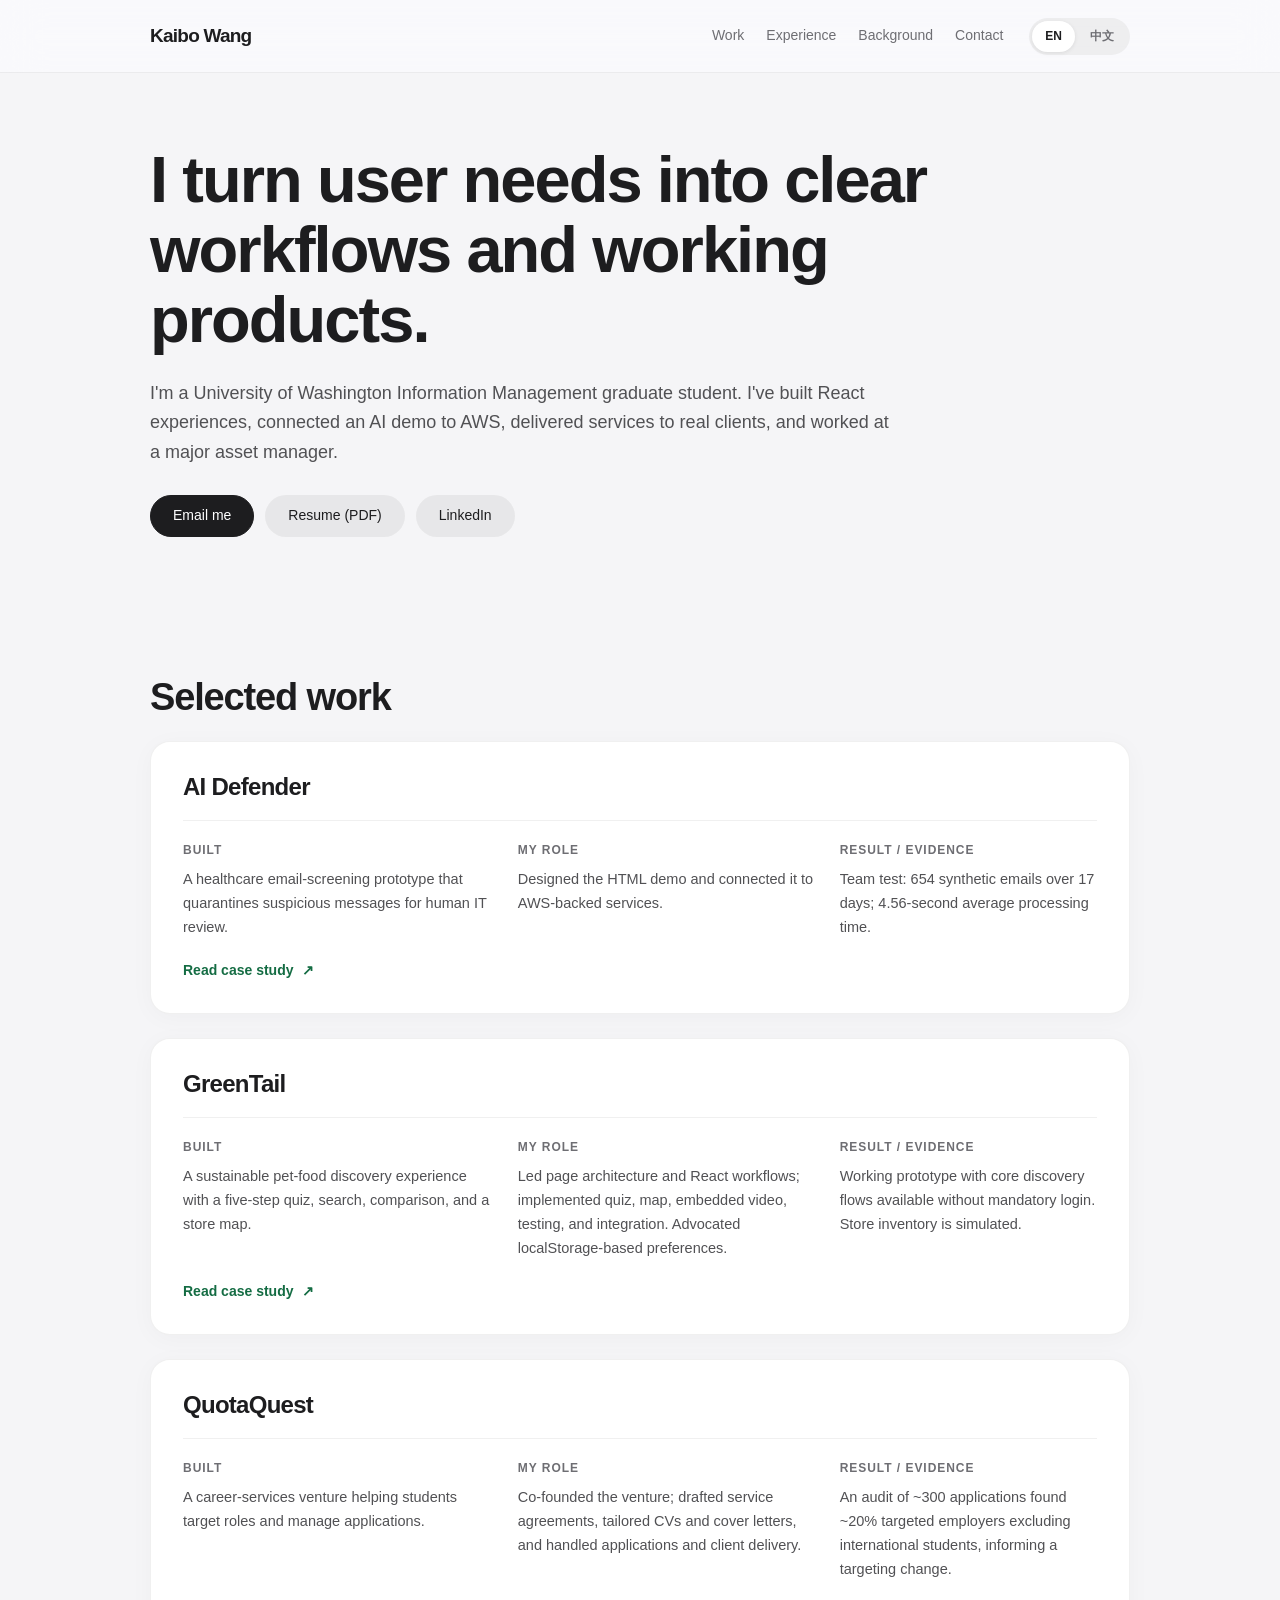
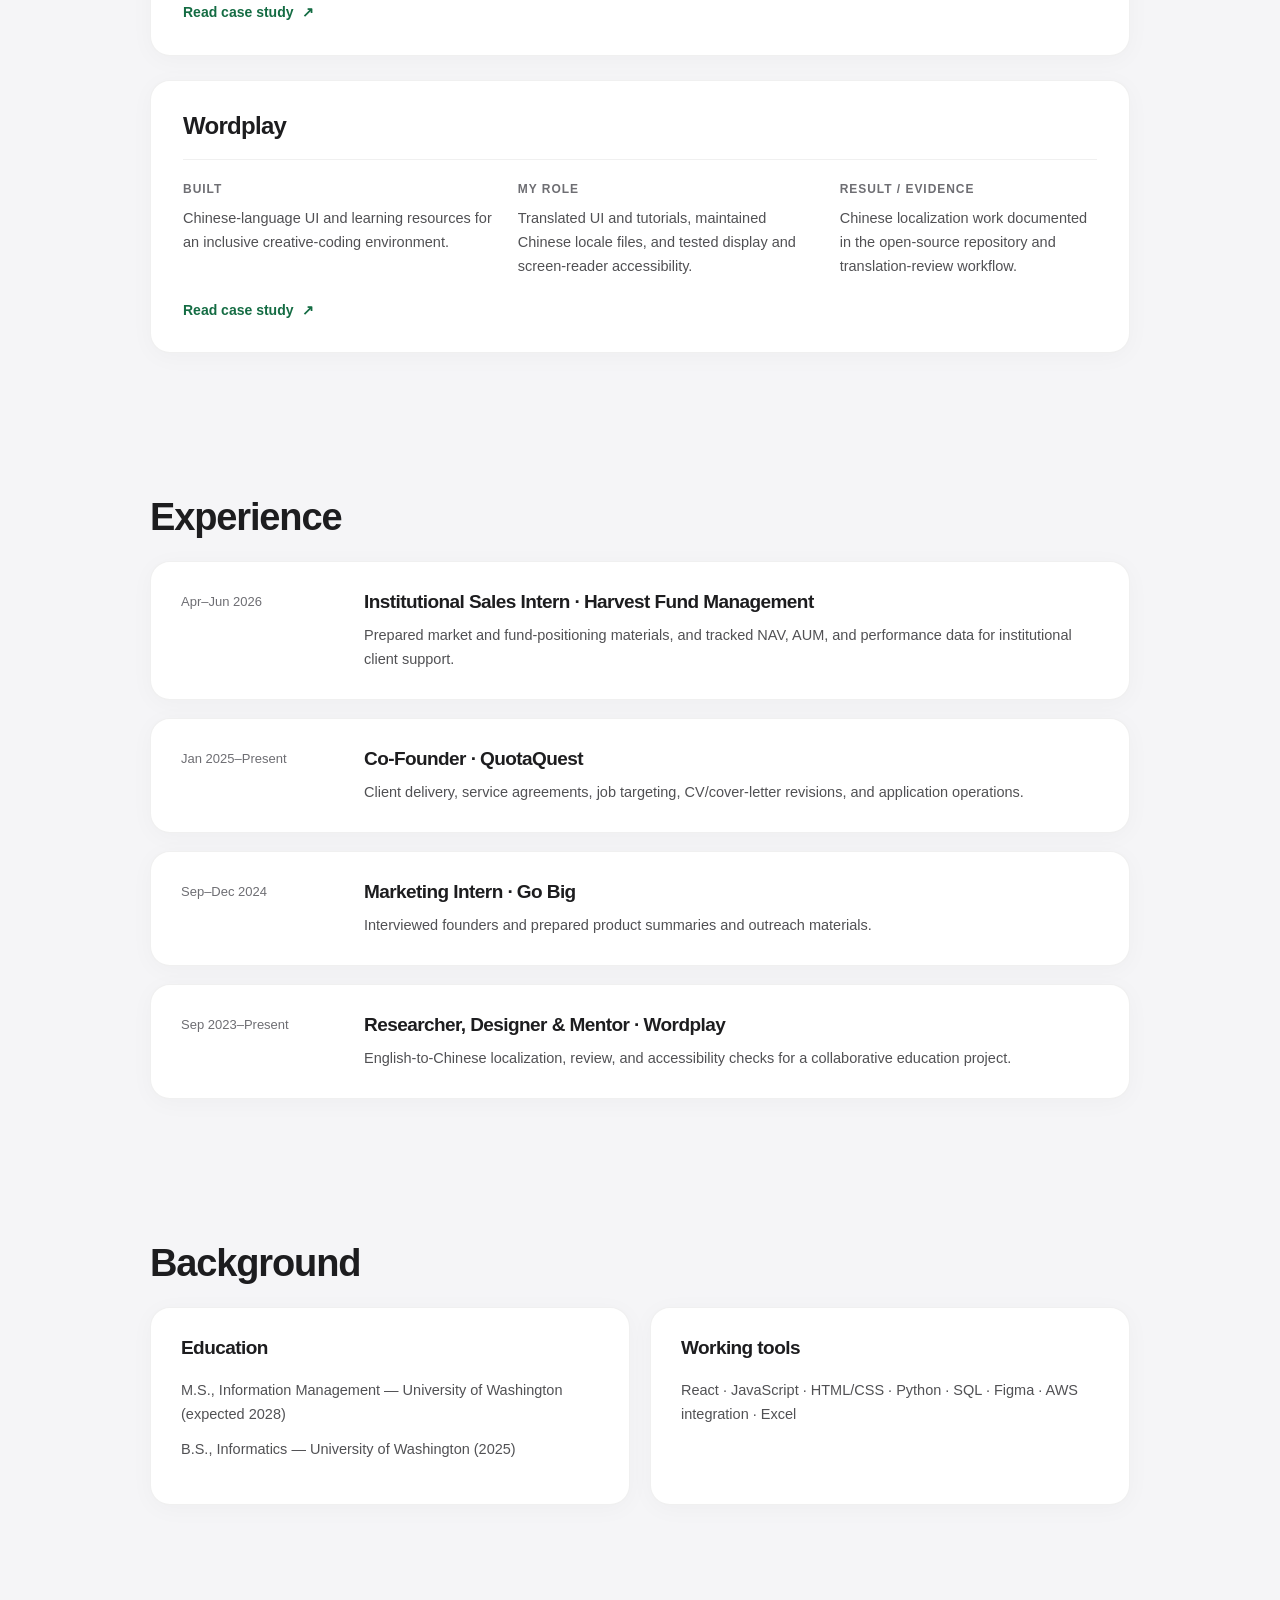
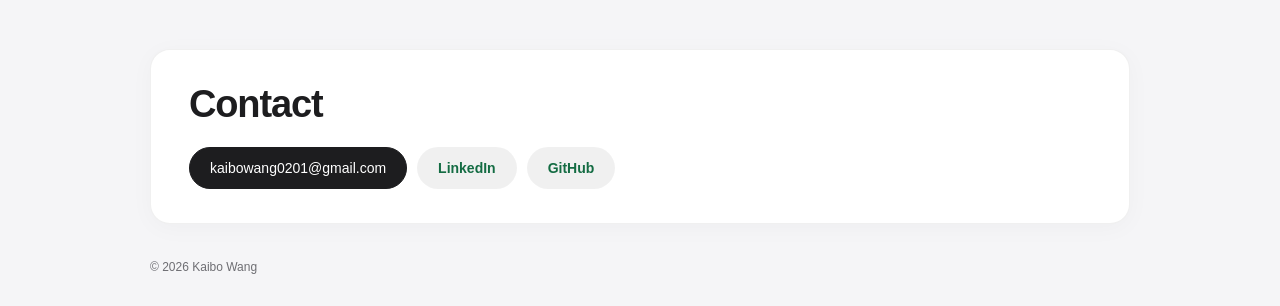
==== commit 5cbbdfc7: "Remove redundant UI labels and synthetic illustrations; foreground real portfolio evidence and inter" ====
--- a/index.html
+++ b/index.html
@@ -1,12 +1,13 @@
-<!doctype html>
+<!DOCTYPE html>
+
 <html lang="en">
 <head>
-  <meta charset="utf-8">
-  <meta name="viewport" content="width=device-width, initial-scale=1">
-  <meta name="color-scheme" content="light">
-  <meta name="description" content="Kaibo Wang — product, frontend and project delivery. Selected work in AI, React, client operations and localization.">
-  <title>Kaibo Wang — Selected Work</title>
-  <style>
+<meta charset="utf-8"/>
+<meta content="width=device-width, initial-scale=1" name="viewport"/>
+<meta content="light" name="color-scheme"/>
+<meta content="Kaibo Wang — product, frontend and project delivery. Selected work in AI, React, client operations and localization." name="description"/>
+<title>Kaibo Wang — Selected Work</title>
+<style>
     :root {
       color-scheme: light;
       --ink: #172627;
@@ -86,190 +87,182 @@
       .header-inner { align-items: start; }
     }
   </style>
-<link rel="stylesheet" href="assets/design-system.css"></head>
+<link href="assets/design-system.css" rel="stylesheet"/>
+</head>
 <body>
-  <a class="skip-link" href="#main" data-i18n="skip">Skip to content</a>
-  <header class="site-header">
-    <div class="container header-inner">
-      <a class="identity" href="#top">Kaibo Wang</a>
-      <div class="header-controls">
-        <nav class="primary-nav" aria-label="Primary navigation">
-          <a href="#work" data-i18n="navWork">Work</a>
-          <a href="#experience" data-i18n="navExperience">Experience</a>
-          <a href="#background" data-i18n="navBackground">Background</a>
-          <a href="#contact" data-i18n="navContact">Contact</a>
-        </nav>
-        <div class="language" role="group" aria-label="Language / 语言">
-          <button type="button" data-switch="en" aria-pressed="true">EN</button>
-          <button type="button" data-switch="zh" aria-pressed="false">中文</button>
-        </div>
-      </div>
-    </div>
-  </header>
-
-  <main id="main">
-    <div class="container" id="top">
-      <section class="hero" aria-labelledby="intro-title">
-        <p class="eyebrow" data-i18n="eyebrow">PRODUCT · FRONTEND · PROJECT DELIVERY</p>
-        <h1 id="intro-title" data-i18n="headline">I turn user needs into clear workflows and working products.</h1>
-        <p class="intro" data-i18n="intro">I'm a University of Washington Information Management graduate student. I've built React experiences, connected an AI demo to AWS, delivered services to real clients, and worked at a major asset manager.</p>
-        <div class="hero-actions">
-          <a href="mailto:kaibowang0201@gmail.com" data-i18n="emailAction">Email me</a>
-          <a href="https://kwang37.github.io/personal-website/assets/Kaibo_Wang_Resume.pdf" target="_blank" rel="noopener" data-i18n="resumeAction">Resume (PDF)</a>
-          <a href="https://www.linkedin.com/in/kaibo-wang-uw" target="_blank" rel="noopener">LinkedIn</a>
-        </div>
-      </section>
-
-      <section class="section" id="work" aria-labelledby="work-title">
-        <h2 id="work-title" data-i18n="workTitle">Selected work</h2>
-        <p class="section-note" data-i18n="workNote">Four projects. Each shows the product, my contribution, and evidence of delivery.</p>
-        <div class="project-list">
-          <article class="project" aria-labelledby="ai-title">
-            <div class="project-head">
-              <h3 id="ai-title">AI Defender</h3>
-              <span class="project-type" data-i18n="aiType">AI safety · academic prototype</span>
-            </div>
-            <div class="project-fields">
-              <div><p class="field-label" data-i18n="whatLabel">Built</p><p data-i18n="aiWhat">A healthcare email-screening prototype that quarantines suspicious messages for human IT review.</p></div>
-              <div><p class="field-label" data-i18n="roleLabel">My role</p><p data-i18n="aiRole">Designed the HTML demo and connected it to AWS-backed services.</p></div>
-              <div><p class="field-label" data-i18n="resultLabel">Result / evidence</p><p data-i18n="aiResult">Team test: 654 synthetic emails over 17 days; 4.56-second average processing time.</p></div>
-            </div>
-            <a data-case="ai-defender" href="https://kwang37.github.io/personal-website/ai-defender.html" data-i18n="caseAction">Read case study</a>
-          </article>
-
-          <article class="project" aria-labelledby="green-title">
-            <div class="project-head">
-              <h3 id="green-title">GreenTail</h3>
-              <span class="project-type" data-i18n="greenType">React · consumer product</span>
-            </div>
-            <div class="project-fields">
-              <div><p class="field-label" data-i18n="whatLabel">Built</p><p data-i18n="greenWhat">A sustainable pet-food discovery experience with a five-step quiz, search, comparison, and a store map.</p></div>
-              <div><p class="field-label" data-i18n="roleLabel">My role</p><p data-i18n="greenRole">Led page architecture and React workflows; implemented quiz, map, embedded video, testing, and integration. Advocated localStorage-based preferences.</p></div>
-              <div><p class="field-label" data-i18n="resultLabel">Result / evidence</p><p data-i18n="greenResult">Working prototype with core discovery flows available without mandatory login. Store inventory is simulated.</p></div>
-            </div>
-            <a data-case="greentail" href="https://kwang37.github.io/personal-website/greentail.html" data-i18n="caseAction">Read case study</a>
-          </article>
-
-          <article class="project" aria-labelledby="quota-title">
-            <div class="project-head">
-              <h3 id="quota-title">QuotaQuest</h3>
-              <span class="project-type" data-i18n="quotaType">Startup · client operations</span>
-            </div>
-            <div class="project-fields">
-              <div><p class="field-label" data-i18n="whatLabel">Built</p><p data-i18n="quotaWhat">A career-services venture helping students target roles and manage applications.</p></div>
-              <div><p class="field-label" data-i18n="roleLabel">My role</p><p data-i18n="quotaRole">Co-founded the venture; drafted service agreements, tailored CVs and cover letters, and handled applications and client delivery.</p></div>
-              <div><p class="field-label" data-i18n="resultLabel">Result / evidence</p><p data-i18n="quotaResult">An audit of ~300 applications found ~20% targeted employers excluding international students, informing a targeting change.</p></div>
-            </div>
-            <a data-case="quotaquest" href="https://kwang37.github.io/personal-website/quotaquest.html" data-i18n="caseAction">Read case study</a>
-          </article>
-
-          <article class="project" aria-labelledby="word-title">
-            <div class="project-head">
-              <h3 id="word-title">Wordplay</h3>
-              <span class="project-type" data-i18n="wordType">Open source · localization</span>
-            </div>
-            <div class="project-fields">
-              <div><p class="field-label" data-i18n="whatLabel">Built</p><p data-i18n="wordWhat">Chinese-language UI and learning resources for an inclusive creative-coding environment.</p></div>
-              <div><p class="field-label" data-i18n="roleLabel">My role</p><p data-i18n="wordRole">Translated UI and tutorials, maintained Chinese locale files, and tested display and screen-reader accessibility.</p></div>
-              <div><p class="field-label" data-i18n="resultLabel">Result / evidence</p><p data-i18n="wordResult">Chinese localization work documented in the open-source repository and translation-review workflow.</p></div>
-            </div>
-            <a data-case="wordplay" href="https://kwang37.github.io/personal-website/wordplay.html" data-i18n="caseAction">Read case study</a>
-          </article>
-        </div>
-      </section>
-
-      <section class="section" id="experience" aria-labelledby="experience-title">
-        <h2 id="experience-title" data-i18n="experienceTitle">Experience</h2>
-        <div class="timeline">
-          <article class="timeline-entry">
-            <time datetime="2026-04" data-i18n="harvestDate">Apr–Jun 2026</time>
-            <div><h3 data-i18n="harvestTitle">Institutional Sales Intern · Harvest Fund Management</h3><p data-i18n="harvestDesc">Prepared market and fund-positioning materials, and tracked NAV, AUM, and performance data for institutional client support.</p></div>
-          </article>
-          <article class="timeline-entry">
-            <time datetime="2025-01" data-i18n="quotaDate">Jan 2025–Present</time>
-            <div><h3 data-i18n="quotaExpTitle">Co-Founder · QuotaQuest</h3><p data-i18n="quotaExpDesc">Client delivery, service agreements, job targeting, CV/cover-letter revisions, and application operations.</p></div>
-          </article>
-          <article class="timeline-entry">
-            <time datetime="2024-09" data-i18n="goDate">Sep–Dec 2024</time>
-            <div><h3 data-i18n="goTitle">Marketing Intern · Go Big</h3><p data-i18n="goDesc">Interviewed founders and prepared product summaries and outreach materials.</p></div>
-          </article>
-          <article class="timeline-entry">
-            <time datetime="2023-09" data-i18n="wordDate">Sep 2023–Present</time>
-            <div><h3 data-i18n="wordExpTitle">Researcher, Designer &amp; Mentor · Wordplay</h3><p data-i18n="wordExpDesc">English-to-Chinese localization, review, and accessibility checks for a collaborative education project.</p></div>
-          </article>
-        </div>
-      </section>
-
-      <section class="section" id="background" aria-labelledby="background-title">
-        <h2 id="background-title" data-i18n="backgroundTitle">Background</h2>
-        <div class="background-grid">
-          <div>
-            <h3 data-i18n="educationTitle">Education</h3>
-            <p data-i18n="eduMS">M.S., Information Management — University of Washington (expected 2028)</p>
-            <p data-i18n="eduBS">B.S., Informatics — University of Washington (2025)</p>
-          </div>
-          <div>
-            <h3 data-i18n="skillsTitle">Working tools</h3>
-            <p data-i18n="skillsDesc">React · JavaScript · HTML/CSS · Python · SQL · Figma · AWS integration · Excel</p>
-          </div>
-        </div>
-      </section>
-
-      <section class="contact" id="contact" aria-labelledby="contact-title">
-        <h2 id="contact-title" data-i18n="contactTitle">Let's work together</h2>
-        <p data-i18n="contactDesc">For internships, product collaborations, or client projects, the fastest way to reach me is email.</p>
-        <div class="contact-links">
-          <a href="mailto:kaibowang0201@gmail.com">kaibowang0201@gmail.com</a>
-          <a href="https://www.linkedin.com/in/kaibo-wang-uw" target="_blank" rel="noopener">LinkedIn</a>
-          <a href="https://github.com/Kwang37" target="_blank" rel="noopener">GitHub</a>
-        </div>
-      </section>
-    </div>
-  </main>
-  <footer><div class="container">© 2026 Kaibo Wang</div></footer>
-
-  <script>
+<a class="skip-link" data-i18n="skip" href="#main">Skip to content</a>
+<header class="site-header">
+<div class="container header-inner">
+<a class="identity" href="#top">Kaibo Wang</a>
+<div class="header-controls">
+<nav aria-label="Primary navigation" class="primary-nav">
+<a data-i18n="navWork" href="#work">Work</a>
+<a data-i18n="navExperience" href="#experience">Experience</a>
+<a data-i18n="navBackground" href="#background">Background</a>
+<a data-i18n="navContact" href="#contact">Contact</a>
+</nav>
+<div aria-label="Language / 语言" class="language" role="group">
+<button aria-pressed="true" data-switch="en" type="button">EN</button>
+<button aria-pressed="false" data-switch="zh" type="button">中文</button>
+</div>
+</div>
+</div>
+</header>
+<main id="main">
+<div class="container" id="top">
+<section aria-labelledby="intro-title" class="hero">
+
+<h1 data-i18n="headline" id="intro-title">I turn user needs into clear workflows and working products.</h1>
+<p class="intro" data-i18n="intro">I'm a University of Washington Information Management graduate student. I've built React experiences, connected an AI demo to AWS, delivered services to real clients, and worked at a major asset manager.</p>
+<div class="hero-actions">
+<a data-i18n="emailAction" href="mailto:kaibowang0201@gmail.com">Email me</a>
+<a data-i18n="resumeAction" href="https://kwang37.github.io/personal-website/assets/Kaibo_Wang_Resume.pdf" rel="noopener" target="_blank">Resume (PDF)</a>
+<a href="https://www.linkedin.com/in/kaibo-wang-uw" rel="noopener" target="_blank">LinkedIn</a>
+</div>
+</section>
+<section aria-labelledby="work-title" class="section" id="work">
+<h2 data-i18n="workTitle" id="work-title">Selected work</h2>
+
+<div class="project-list">
+<article aria-labelledby="ai-title" class="project">
+<div class="project-head">
+<h3 id="ai-title">AI Defender</h3>
+
+</div>
+<div class="project-fields">
+<div><p class="field-label" data-i18n="whatLabel">Built</p><p data-i18n="aiWhat">A healthcare email-screening prototype that quarantines suspicious messages for human IT review.</p></div>
+<div><p class="field-label" data-i18n="roleLabel">My role</p><p data-i18n="aiRole">Designed the HTML demo and connected it to AWS-backed services.</p></div>
+<div><p class="field-label" data-i18n="resultLabel">Result / evidence</p><p data-i18n="aiResult">Team test: 654 synthetic emails over 17 days; 4.56-second average processing time.</p></div>
+</div>
+<a data-case="ai-defender" data-i18n="caseAction" href="https://kwang37.github.io/personal-website/ai-defender.html">Read case study</a>
+</article>
+<article aria-labelledby="green-title" class="project">
+<div class="project-head">
+<h3 id="green-title">GreenTail</h3>
+
+</div>
+<div class="project-fields">
+<div><p class="field-label" data-i18n="whatLabel">Built</p><p data-i18n="greenWhat">A sustainable pet-food discovery experience with a five-step quiz, search, comparison, and a store map.</p></div>
+<div><p class="field-label" data-i18n="roleLabel">My role</p><p data-i18n="greenRole">Led page architecture and React workflows; implemented quiz, map, embedded video, testing, and integration. Advocated localStorage-based preferences.</p></div>
+<div><p class="field-label" data-i18n="resultLabel">Result / evidence</p><p data-i18n="greenResult">Working prototype with core discovery flows available without mandatory login. Store inventory is simulated.</p></div>
+</div>
+<a data-case="greentail" data-i18n="caseAction" href="https://kwang37.github.io/personal-website/greentail.html">Read case study</a>
+</article>
+<article aria-labelledby="quota-title" class="project">
+<div class="project-head">
+<h3 id="quota-title">QuotaQuest</h3>
+
+</div>
+<div class="project-fields">
+<div><p class="field-label" data-i18n="whatLabel">Built</p><p data-i18n="quotaWhat">A career-services venture helping students target roles and manage applications.</p></div>
+<div><p class="field-label" data-i18n="roleLabel">My role</p><p data-i18n="quotaRole">Co-founded the venture; drafted service agreements, tailored CVs and cover letters, and handled applications and client delivery.</p></div>
+<div><p class="field-label" data-i18n="resultLabel">Result / evidence</p><p data-i18n="quotaResult">An audit of ~300 applications found ~20% targeted employers excluding international students, informing a targeting change.</p></div>
+</div>
+<a data-case="quotaquest" data-i18n="caseAction" href="https://kwang37.github.io/personal-website/quotaquest.html">Read case study</a>
+</article>
+<article aria-labelledby="word-title" class="project">
+<div class="project-head">
+<h3 id="word-title">Wordplay</h3>
+
+</div>
+<div class="project-fields">
+<div><p class="field-label" data-i18n="whatLabel">Built</p><p data-i18n="wordWhat">Chinese-language UI and learning resources for an inclusive creative-coding environment.</p></div>
+<div><p class="field-label" data-i18n="roleLabel">My role</p><p data-i18n="wordRole">Translated UI and tutorials, maintained Chinese locale files, and tested display and screen-reader accessibility.</p></div>
+<div><p class="field-label" data-i18n="resultLabel">Result / evidence</p><p data-i18n="wordResult">Chinese localization work documented in the open-source repository and translation-review workflow.</p></div>
+</div>
+<a data-case="wordplay" data-i18n="caseAction" href="https://kwang37.github.io/personal-website/wordplay.html">Read case study</a>
+</article>
+</div>
+</section>
+<section aria-labelledby="experience-title" class="section" id="experience">
+<h2 data-i18n="experienceTitle" id="experience-title">Experience</h2>
+<div class="timeline">
+<article class="timeline-entry">
+<time data-i18n="harvestDate" datetime="2026-04">Apr–Jun 2026</time>
+<div><h3 data-i18n="harvestTitle">Institutional Sales Intern · Harvest Fund Management</h3><p data-i18n="harvestDesc">Prepared market and fund-positioning materials, and tracked NAV, AUM, and performance data for institutional client support.</p></div>
+</article>
+<article class="timeline-entry">
+<time data-i18n="quotaDate" datetime="2025-01">Jan 2025–Present</time>
+<div><h3 data-i18n="quotaExpTitle">Co-Founder · QuotaQuest</h3><p data-i18n="quotaExpDesc">Client delivery, service agreements, job targeting, CV/cover-letter revisions, and application operations.</p></div>
+</article>
+<article class="timeline-entry">
+<time data-i18n="goDate" datetime="2024-09">Sep–Dec 2024</time>
+<div><h3 data-i18n="goTitle">Marketing Intern · Go Big</h3><p data-i18n="goDesc">Interviewed founders and prepared product summaries and outreach materials.</p></div>
+</article>
+<article class="timeline-entry">
+<time data-i18n="wordDate" datetime="2023-09">Sep 2023–Present</time>
+<div><h3 data-i18n="wordExpTitle">Researcher, Designer &amp; Mentor · Wordplay</h3><p data-i18n="wordExpDesc">English-to-Chinese localization, review, and accessibility checks for a collaborative education project.</p></div>
+</article>
+</div>
+</section>
+<section aria-labelledby="background-title" class="section" id="background">
+<h2 data-i18n="backgroundTitle" id="background-title">Background</h2>
+<div class="background-grid">
+<div>
+<h3 data-i18n="educationTitle">Education</h3>
+<p data-i18n="eduMS">M.S., Information Management — University of Washington (expected 2028)</p>
+<p data-i18n="eduBS">B.S., Informatics — University of Washington (2025)</p>
+</div>
+<div>
+<h3 data-i18n="skillsTitle">Working tools</h3>
+<p data-i18n="skillsDesc">React · JavaScript · HTML/CSS · Python · SQL · Figma · AWS integration · Excel</p>
+</div>
+</div>
+</section>
+<section aria-labelledby="contact-title" class="contact" id="contact">
+<h2 data-i18n="contactTitle" id="contact-title">Contact</h2>
+
+<div class="contact-links">
+<a href="mailto:kaibowang0201@gmail.com">kaibowang0201@gmail.com</a>
+<a href="https://www.linkedin.com/in/kaibo-wang-uw" rel="noopener" target="_blank">LinkedIn</a>
+<a href="https://github.com/Kwang37" rel="noopener" target="_blank">GitHub</a>
+</div>
+</section>
+</div>
+</main>
+<footer><div class="container">© 2026 Kaibo Wang</div></footer>
+<script>
     // Only interaction: language preference. Content remains readable without JavaScript.
     (() => {
       const translations = {
-        skip: '跳到正文', navWork: '项目', navExperience: '经历', navBackground: '教育与技能', navContact: '联系',
-        eyebrow: '产品设计 · 前端开发 · 项目运营',
-        headline: '从需求到页面落地，我既做产品设计，也动手写前端。',
-        intro: '华盛顿大学信息管理硕士在读，本科主修信息学。曾参与 React 网站和 AI 邮件安全原型开发，也做过创业项目的客户服务，并在嘉实基金实习。',
-        emailAction: '发邮件给我', resumeAction: '英文简历（PDF）',
-        workTitle: '精选作品', workNote: '四个项目，直接看项目内容、我的具体工作和交付成果。',
-        whatLabel: '项目做什么', roleLabel: '我负责什么', resultLabel: '结果与证据', caseAction: '查看项目详情',
-        aiType: 'AI 产品 · 课程原型',
-        aiWhat: '为模拟医疗机构设计邮件安全流程：AI 筛查可疑邮件，IT 人员复核后再决定如何处理。',
-        aiRole: '负责 HTML 演示页面的设计与开发，并对接 AWS 后端服务。',
-        aiResult: '团队在模拟环境中测试了 17 天，共处理 654 封邮件，平均每封用时 4.56 秒。',
-        greenType: 'React · 消费者产品',
-        greenWhat: '帮宠物主人按实际需求选食品：填写问卷、查看推荐、比较商品，还能查找附近门店。',
-        greenRole: '主导核心页面结构和 React 交互，开发问卷、地图和教学视频，参与联调与测试，并推动免登录体验和浏览器本地保存偏好。',
-        greenResult: '完成可操作的网站原型；问卷、搜索和商品对比无需注册。门店及库存使用演示数据。',
-        quotaType: '创业 · 求职服务',
-        quotaWhat: '面向国际学生的求职服务，涵盖选岗、简历修改、投递和申请进度管理。',
-        quotaRole: '作为联合创始人，负责服务协议、简历和求职信修改、岗位筛选、投递及客户沟通。',
-        quotaResult: '复盘约 300 次投递，发现约两成投向不接受国际学生的雇主，随后调整岗位筛选方式。',
-        wordType: '开源项目 · 中文本地化',
-        wordWhat: '为 Wordplay 创意编程工具完善中文界面和教学内容。',
-        wordRole: '翻译界面文案与教程、维护中文语言文件，并检查页面显示和屏幕阅读器使用体验。',
-        wordResult: '项目的中文语言文件和翻译协作记录可以在 GitHub 上查看。',
-        experienceTitle: '工作与实践',
-        harvestDate: '2026.04—06', harvestTitle: '机构销售实习生｜嘉实基金',
-        harvestDesc: '整理市场研究和基金产品材料，跟踪基金净值、资产管理规模及业绩表现，支持机构客户沟通。',
-        quotaDate: '2025.01—至今', quotaExpTitle: '联合创始人｜QuotaQuest',
-        quotaExpDesc: '负责服务协议、简历修改、岗位筛选、投递进度和客户沟通。',
-        goDate: '2024.09—12', goTitle: '营销实习生｜Go Big',
-        goDesc: '采访创业者，整理产品介绍和对外推广材料。',
-        wordDate: '2023.09—至今', wordExpTitle: '中文本地化与无障碍协作｜Wordplay',
-        wordExpDesc: '参与开源教育工具的中文界面和教程翻译、审校及无障碍测试。',
-        backgroundTitle: '教育与技能', educationTitle: '教育背景', skillsTitle: '常用工具与技术',
-        eduMS: '华盛顿大学｜信息管理硕士在读（预计 2028 年毕业）',
-        eduBS: '华盛顿大学｜信息学学士（2025 年毕业）',
+        skip: '跳转到正文', navWork: '作品', navExperience: '经历', navBackground: '背景', navContact: '联系',
+        eyebrow: '产品 · 前端 · 项目交付',
+        headline: '我把真实需求转化为清晰的流程和能用的产品。',
+        intro: '我是华盛顿大学信息管理硕士生。我做过 React 交互产品、将 AI 演示界面连接 AWS、服务真实客户，也有大型资产管理公司的实习经历。',
+        emailAction: '邮件联系', resumeAction: '英文简历（PDF）',
+        workTitle: '精选作品', workNote: '四个项目，统一展示：做了什么、我负责什么，以及交付证据。',
+        whatLabel: '做了什么', roleLabel: '我的角色', resultLabel: '结果 / 证据', caseAction: '查看完整案例',
+        aiType: 'AI 安全 · 学术原型',
+        aiWhat: '针对医疗行业的邮件筛查原型，将可疑邮件隔离后交由 IT 人员审核。',
+        aiRole: '设计 HTML 演示界面，并接入 AWS 后端服务。',
+        aiResult: '团队模拟测试：17 天处理 654 封合成邮件，平均每封耗时 4.56 秒。',
+        greenType: 'React · 消费产品',
+        greenWhat: '可持续宠物食品选择网站，包含五步问卷、搜索、商品对比及门店地图。',
+        greenRole: '主导页面架构和 React 用户流程；实现问卷、地图、嵌入视频及测试集成，并主张用 localStorage 保存基础偏好。',
+        greenResult: '可运行的产品原型；核心探索流程无需强制登录。门店库存为模拟数据。',
+        quotaType: '创业 · 客户运营',
+        quotaWhat: '帮助学生筛选目标岗位、管理求职申请的职业服务项目。',
+        quotaRole: '作为联合创始人，撰写服务协议、修改 CV/求职信、协助投递与客户交付。',
+        quotaResult: '审查约 300 份申请，发现约 20% 投向不接受国际学生的雇主，据此调整岗位筛选。',
+        wordType: '开源 · 本地化',
+        wordWhat: '为包容性创意编程工具提供中文界面和教学内容。',
+        wordRole: '翻译界面及教程、维护中文语言文件，并检查显示效果和屏幕阅读器无障碍体验。',
+        wordResult: '中文本地化工作可在开源仓库和翻译审核流程中核对。',
+        experienceTitle: '实践经历',
+        harvestDate: '2026 年 4–6 月', harvestTitle: '机构销售实习生 · 嘉实基金',
+        harvestDesc: '制作市场及基金产品定位材料，跟踪净值、管理规模与业绩数据，支持机构客户沟通。',
+        quotaDate: '2025 年 1 月–至今', quotaExpTitle: '联合创始人 · QuotaQuest',
+        quotaExpDesc: '负责客户交付、服务协议、岗位筛选、简历修改及申请运营。',
+        goDate: '2024 年 9–12 月', goTitle: '营销实习生 · Go Big',
+        goDesc: '访谈创业者并制作产品介绍及对外沟通材料。',
+        wordDate: '2023 年 9 月–至今', wordExpTitle: '研究、设计及导师协作 · Wordplay',
+        wordExpDesc: '参与教育类开源项目的英中本地化、翻译审核和无障碍测试。',
+        backgroundTitle: '教育与技能', educationTitle: '教育背景', skillsTitle: '工作工具',
+        eduMS: '信息管理硕士 — 华盛顿大学（预计 2028 年毕业）',
+        eduBS: '信息学学士 — 华盛顿大学（2025 年毕业）',
         skillsDesc: 'React · JavaScript · HTML/CSS · Python · SQL · Figma · AWS 集成 · Excel',
-        contactTitle: '联系我',
-        contactDesc: '实习、产品合作或项目机会，欢迎直接发邮件交流。'
+        contactTitle: '联系与合作',
+        contactDesc: '欢迎就实习机会、产品合作或客户项目直接通过邮件联系我。'
       };
       const nodes = [...document.querySelectorAll('[data-i18n]')];
       const english = Object.fromEntries(nodes.map(el => [el.dataset.i18n, el.textContent]));
@@ -297,4 +290,4 @@
     })();
   </script>
 </body>
-</html>+</html>
--- a/assets/design-system.css
+++ b/assets/design-system.css
@@ -435,4 +435,113 @@
 @media(prefers-reduced-motion:reduce){
   html{scroll-behavior:auto}
   *,*::before,*::after{transition:none!important;animation:none!important;transform:none!important}
-}+}
+/* Standalone QuotaQuest showcase: match the shared light surfaces, not legacy dark hero. */
+body>nav,body>nav.nav,body>header.nav{
+  background:rgba(251,251,253,.82)!important;
+  -webkit-backdrop-filter:saturate(180%) blur(20px);backdrop-filter:saturate(180%) blur(20px);
+  border-bottom:1px solid var(--line)!important;box-shadow:none;
+  position:sticky;top:0;z-index:100
+}
+body>nav .wrap{display:flex;align-items:center;justify-content:space-between;gap:18px;min-height:72px}
+body>nav .logo,body>nav .logo:visited{color:var(--ink)!important}
+body>nav .navlinks a,body>nav .navlinks a:visited{color:#6E6E73;font-weight:500;font-size:14px;text-decoration:none}
+body>nav .navlinks a:hover{color:var(--ink)}
+.hero::before,.hero::after{content:none!important;display:none!important}
+.hero h1 em,.hero h1 span{color:var(--ink)!important;font-style:normal}
+body:has(.demo) section{border-top:0;padding-top:72px;padding-bottom:72px}
+body:has(.demo) .hero{padding:80px 0 68px}
+body:has(.demo) .hero h1{font-size:clamp(40px,5.6vw,67px);letter-spacing:-.03em;line-height:1.08;max-width:800px}
+body:has(.demo) .lede{font-size:17px;line-height:1.65;color:var(--muted)}
+body:has(.demo) .meta{margin-top:22px}
+body:has(.demo) .pill{border:none;background:var(--bg);color:var(--muted);font-weight:500}
+body:has(.demo) .btn.primary{background:#1D1D1F;border-color:#1D1D1F;color:white}
+body:has(.demo) .btn:not(.primary){background:rgba(0,0,0,.06);border:0;color:var(--ink)}
+body:has(.demo) .metric,body:has(.demo) .stat{background:#fff;border:1px solid var(--line);border-radius:16px;box-shadow:var(--shadow)}
+body:has(.demo) .metric strong,body:has(.demo) .stat b{color:var(--ink);letter-spacing:-.03em}
+body:has(.demo) .metric small,body:has(.demo) .stat small{color:var(--meta)}
+body:has(.demo) .callout{background:white;color:var(--muted);border:1px solid var(--line);border-left:3px solid var(--brand);border-radius:15px}
+body:has(.demo) .callout strong{color:var(--ink)}
+body:has(.demo) .step .num{color:var(--meta)}
+body:has(.demo) .demo{background:var(--bg)}
+body:has(.demo) .demo-header .notice{background:white;color:var(--muted);border:1px solid var(--line);border-left:3px solid var(--brand);border-radius:12px}
+body:has(.demo) .tabs .tab{background:#F5F5F7;border:1px solid var(--line);color:var(--muted);border-radius:999px;padding:10px 16px}
+body:has(.demo) .tabs .tab[aria-selected="true"]{background:#EAF3ED;color:var(--brand);border-color:rgba(20,108,67,.2);font-weight:600}
+body:has(.demo) .bar{background:#EBECEE}
+body:has(.demo) .bar span{background:#146C43}
+body:has(.demo) .field input,body:has(.demo) .field select,body:has(.demo) td select{
+  background:white;color:var(--ink);border:1px solid #D5D5D9;border-radius:10px;padding:10px 12px}
+body:has(.demo) .result{background:white;color:var(--muted);border:1px solid var(--line);border-radius:14px}
+body:has(.demo) .score{color:var(--ink);font-weight:700;letter-spacing:-.03em}
+body:has(.demo) th{background:#F5F5F7;color:var(--meta)}
+body:has(.demo) td{background:white;color:var(--muted)}
+body:has(.demo) .footer{color:var(--meta);background:transparent;border:none}
+@media(max-width:760px){body>nav .wrap{min-height:65px}body>nav .navlinks{gap:10px}body>nav .navlinks a{font-size:12px}body:has(.demo) section{padding:55px 0}body:has(.demo) .hero{padding:55px 0 48px}}
+
+/* v4 — Information-led refinement. Only interaction and evidence deserve emphasis. */
+.hero{padding-top:72px;padding-bottom:68px}
+.hero .intro{max-width:740px}
+.hero h1{max-width:800px}
+.section .section-note{display:none}
+.project-head{margin-bottom:21px}
+.project-head h3{font-size:24px}
+.project{gap:0}
+.contact{padding:34px 38px}
+.contact h2{margin-bottom:8px}
+/* Case studies are editorial, not a stack of giant cards. */
+.case-top{padding-bottom:24px}
+.case-top .case-index{color:var(--meta);margin-bottom:25px;font-size:13px;letter-spacing:0;text-transform:none}
+.case-top .case-index a{color:var(--brand);font-size:13px;text-decoration:none}
+.case-top .case-meta{display:grid;grid-template-columns:1.5fr 1fr .6fr;gap:17px;margin-top:29px;padding-top:22px;border-top:1px solid var(--line)}
+.case-top .case-meta div{display:block;background:transparent;border:0;border-radius:0;box-shadow:none;padding:0;min-width:0;max-width:none;font-size:13px;color:var(--muted);line-height:1.55}
+.case-top .case-meta b{display:block;margin-bottom:6px;line-height:1.3;font-size:11px;color:var(--meta);font-weight:600;letter-spacing:.055em}
+.case-layout{grid-template-columns:148px minmax(0,1fr);gap:41px;align-items:start;margin-top:19px}
+.case-layout>.toc{padding:10px 0 0;background:transparent;border:0;border-radius:0;box-shadow:none}
+.toc a,.toc a:visited{display:block;color:var(--meta);padding:8px 11px;border-radius:8px;font-weight:500;line-height:1.45;font-size:13px}
+.toc a:hover,.toc a:focus-visible{background:rgba(20,108,67,.055);color:var(--brand)}
+/* Long-form sections: space is the grouping cue. */
+.story-section,.story-section:hover{background:transparent;border:0;border-bottom:1px solid rgba(0,0,0,.075);border-radius:0;box-shadow:none;transform:none;padding:26px 0 47px;margin:0 0 35px}
+.story-section:last-child{border-bottom:0;margin-bottom:0}
+.story-section>h2{font-size:clamp(25px,3.0vw,33px);line-height:1.15;margin-bottom:18px}
+.story-section p{line-height:1.75}
+/* Data, source files and interactive modules keep their subtle surfaces. */
+.story-section .case-card,.story-section .repo-file,.story-section .metric-box,.story-section .demo-box{background:#fff;border:1px solid var(--line);box-shadow:none}
+.story-section .takeaway,.story-section .notice{background:transparent;border:0;border-left:2px solid var(--brand);border-radius:0;box-shadow:none;padding:8px 0 8px 18px}
+.story-section .case-card:hover,.story-section .repo-file:hover{transform:none;box-shadow:none;border-color:var(--line)}
+.case-next{padding:25px 0 27px}
+.next-grid{display:block;padding:0;border:0;background:transparent;box-shadow:none}
+.next-case-link{display:flex;justify-content:space-between;align-items:baseline;flex-wrap:wrap;gap:10px;padding:20px 0;border-top:1px solid var(--line);color:var(--brand);text-decoration:none}
+.next-case-label{color:var(--meta);font-size:13px;font-weight:500}
+.next-case-name{font-size:20px;line-height:1.3;color:var(--brand);letter-spacing:-.02em}
+.next-case-link:hover .next-case-name{color:#0F5238}
+.footer-main{display:flex;justify-content:space-between;align-items:center;flex-wrap:wrap;gap:20px;background:transparent;border:0;border-top:1px solid var(--line);border-radius:0;padding:28px 0;box-shadow:none}
+.footer-main h2,.footer h2{margin:0;font-size:25px;line-height:1.2}
+.footer-main .actions{margin:0}
+.footer{padding-top:5px}
+/* The separate simulator is a tool, not a second case study. */
+body:has(.demo) .hero{padding-top:66px;padding-bottom:25px}
+body:has(.demo) section.demo{padding-top:18px}
+body:has(.demo) .demo-header .eyebrow{display:none}
+body:has(.demo) .demo-header p{margin:8px 0 0}
+/* Preserve explanatory labels only when columns/figures would be ambiguous without them. */
+@media(max-width:980px){
+  .case-layout{grid-template-columns:1fr;gap:20px}
+  .case-layout>.toc{display:flex;flex-wrap:wrap;gap:5px 7px;padding:0 0 15px;border-bottom:1px solid var(--line);position:relative;top:auto}
+  .toc a{padding:7px 11px;background:#fff;border:1px solid var(--line)}
+}
+@media(max-width:760px){
+  .case-top{padding-top:48px;padding-bottom:12px}
+  .case-top .case-meta{grid-template-columns:1fr 1fr;gap:15px}
+  .case-top .case-meta div:first-child{grid-column:1/-1}
+  .story-section{padding:18px 0 34px;margin-bottom:25px}
+  .story-section>h2{font-size:25px}
+  .footer-main{gap:18px;padding:24px 0}
+  .next-case-link{padding:18px 0}
+  .hero{padding-top:55px;padding-bottom:55px}
+  .contact{padding:28px 24px}
+}
+@media(max-width:420px){.toc a{font-size:12px}.case-top .case-meta{grid-template-columns:1fr 1fr}}
+
+/* Compact application tool summary: four metrics on one desktop row. */
+body:has(.demo) .demo-stats{grid-template-columns:repeat(4,minmax(0,1fr))}
+@media(max-width:760px){body:has(.demo) .demo-stats{grid-template-columns:repeat(2,minmax(0,1fr))}}
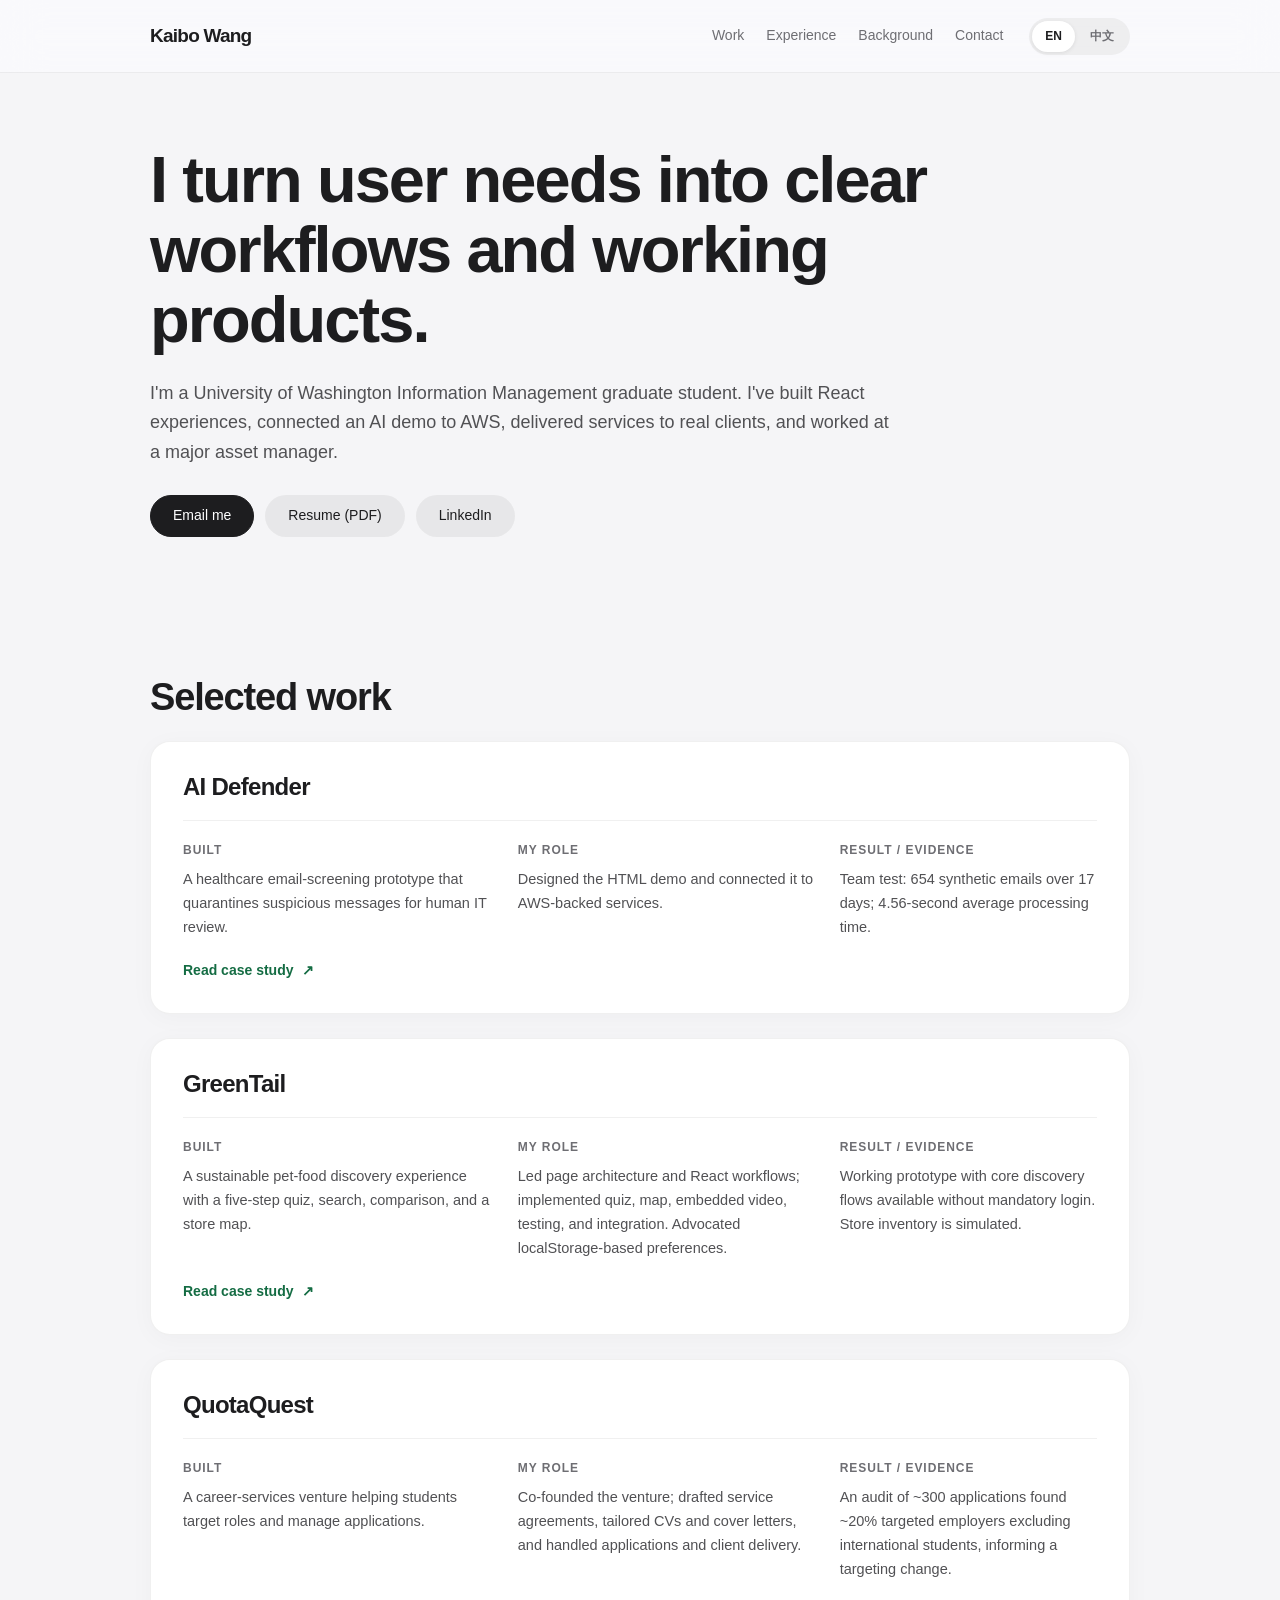
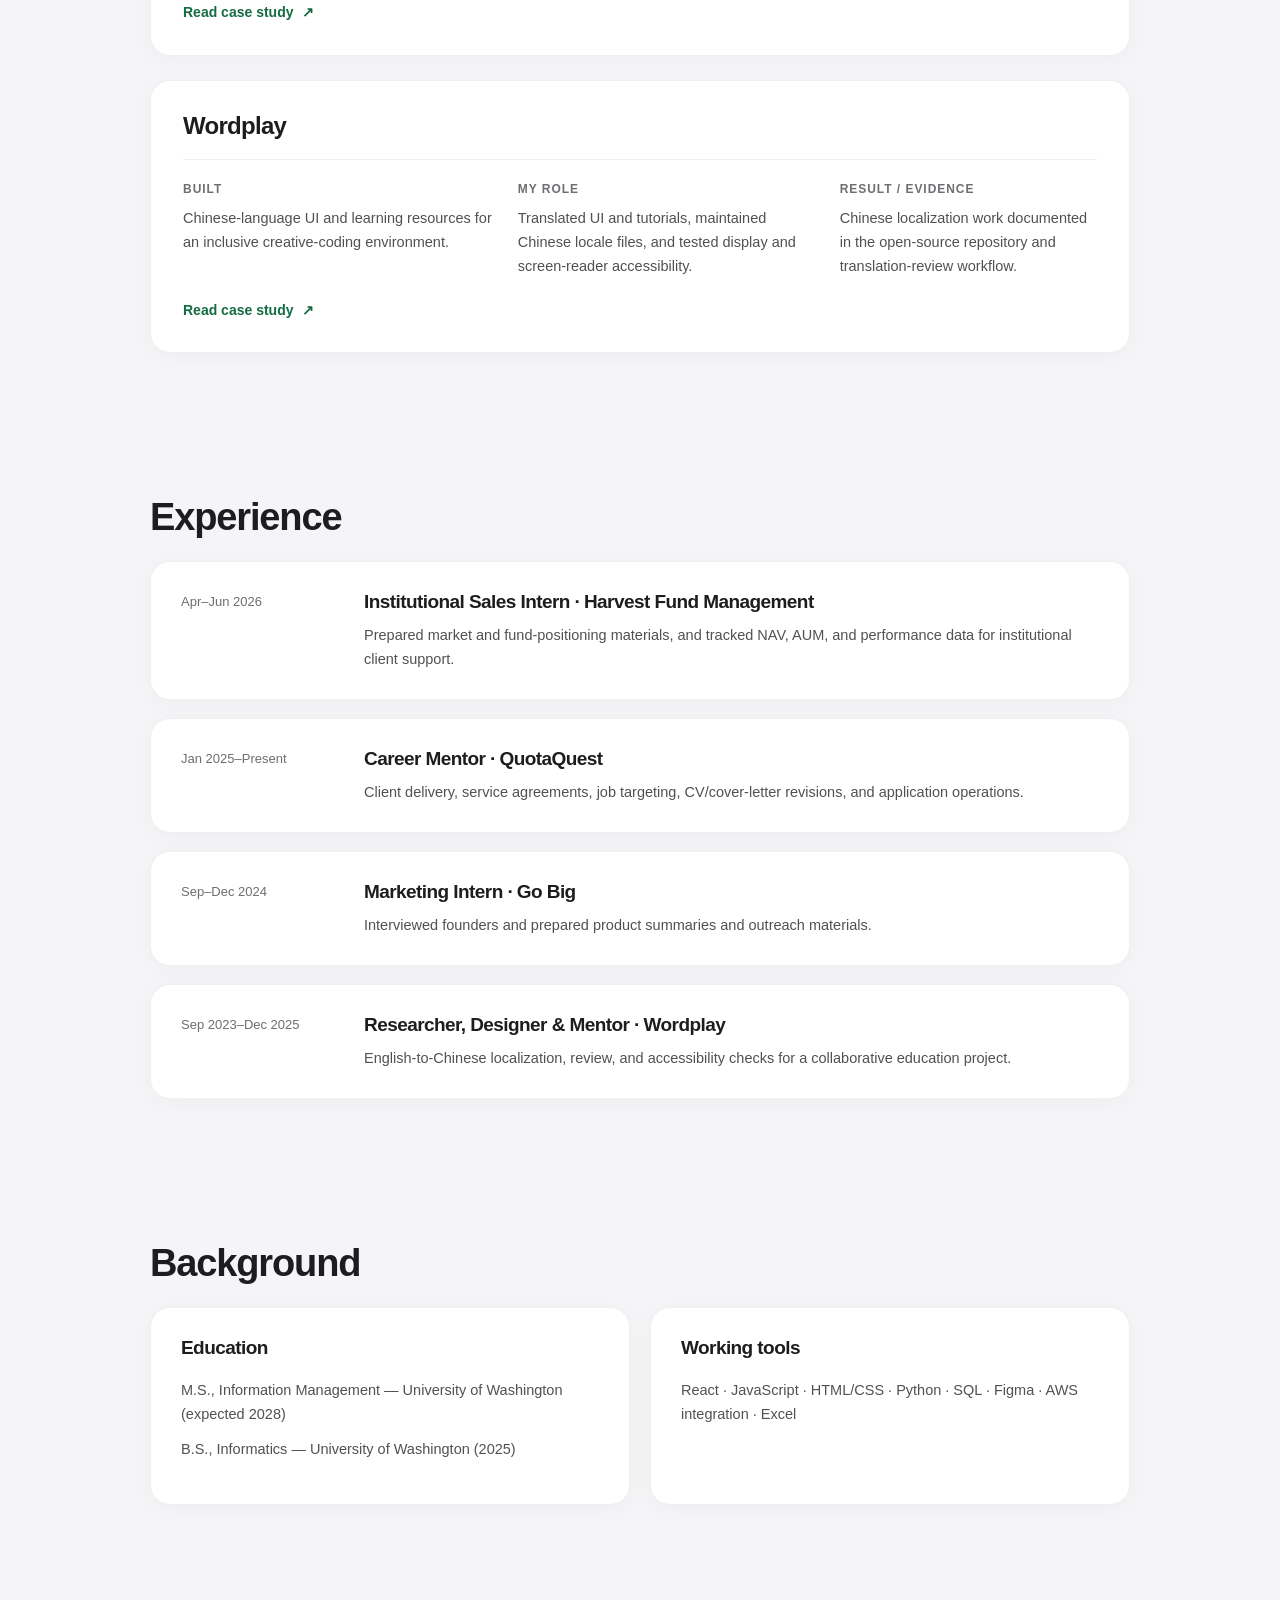
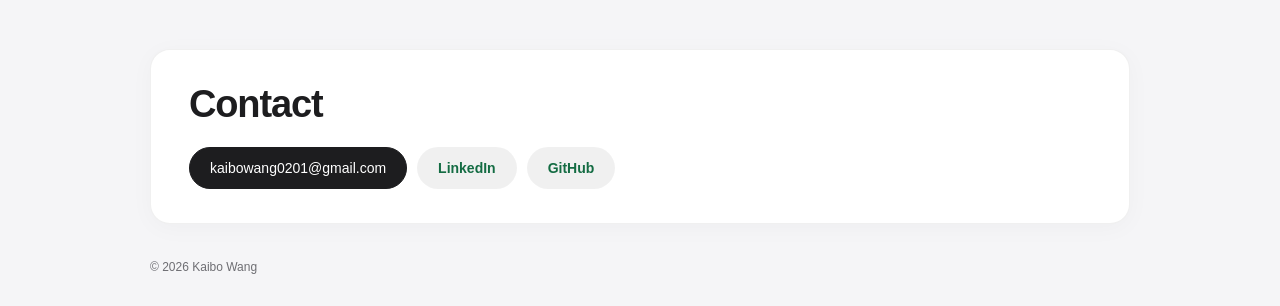
==== commit 568d369b: "Correct QuotaQuest role and Wordplay dates on portfolio homepage" ====
--- a/index.html
+++ b/index.html
@@ -116,7 +116,7 @@
 <p class="intro" data-i18n="intro">I'm a University of Washington Information Management graduate student. I've built React experiences, connected an AI demo to AWS, delivered services to real clients, and worked at a major asset manager.</p>
 <div class="hero-actions">
 <a data-i18n="emailAction" href="mailto:kaibowang0201@gmail.com">Email me</a>
-<a data-i18n="resumeAction" href="https://kwang37.github.io/personal-website/assets/Kaibo_Wang_Resume.pdf" rel="noopener" target="_blank">Resume (PDF)</a>
+<a data-i18n="resumeAction" href="https://kwang37.github.io/personal-website/assets/Kaibo_Wang_CV_Final_2027.pdf?v=20261117" rel="noopener" target="_blank">Resume (PDF)</a>
 <a href="https://www.linkedin.com/in/kaibo-wang-uw" rel="noopener" target="_blank">LinkedIn</a>
 </div>
 </section>
@@ -183,14 +183,14 @@
 </article>
 <article class="timeline-entry">
 <time data-i18n="quotaDate" datetime="2025-01">Jan 2025–Present</time>
-<div><h3 data-i18n="quotaExpTitle">Co-Founder · QuotaQuest</h3><p data-i18n="quotaExpDesc">Client delivery, service agreements, job targeting, CV/cover-letter revisions, and application operations.</p></div>
+<div><h3 data-i18n="quotaExpTitle">Career Mentor · QuotaQuest</h3><p data-i18n="quotaExpDesc">Client delivery, service agreements, job targeting, CV/cover-letter revisions, and application operations.</p></div>
 </article>
 <article class="timeline-entry">
 <time data-i18n="goDate" datetime="2024-09">Sep–Dec 2024</time>
 <div><h3 data-i18n="goTitle">Marketing Intern · Go Big</h3><p data-i18n="goDesc">Interviewed founders and prepared product summaries and outreach materials.</p></div>
 </article>
 <article class="timeline-entry">
-<time data-i18n="wordDate" datetime="2023-09">Sep 2023–Present</time>
+<time data-i18n="wordDate" datetime="2023-09">Sep 2023–Dec 2025</time>
 <div><h3 data-i18n="wordExpTitle">Researcher, Designer &amp; Mentor · Wordplay</h3><p data-i18n="wordExpDesc">English-to-Chinese localization, review, and accessibility checks for a collaborative education project.</p></div>
 </article>
 </div>
@@ -251,11 +251,11 @@
         experienceTitle: '实践经历',
         harvestDate: '2026 年 4–6 月', harvestTitle: '机构销售实习生 · 嘉实基金',
         harvestDesc: '制作市场及基金产品定位材料，跟踪净值、管理规模与业绩数据，支持机构客户沟通。',
-        quotaDate: '2025 年 1 月–至今', quotaExpTitle: '联合创始人 · QuotaQuest',
+        quotaDate: '2025 年 1 月–至今', quotaExpTitle: '职业导师 · QuotaQuest',
         quotaExpDesc: '负责客户交付、服务协议、岗位筛选、简历修改及申请运营。',
         goDate: '2024 年 9–12 月', goTitle: '营销实习生 · Go Big',
         goDesc: '访谈创业者并制作产品介绍及对外沟通材料。',
-        wordDate: '2023 年 9 月–至今', wordExpTitle: '研究、设计及导师协作 · Wordplay',
+        wordDate: '2023 年 9 月–2025 年 12 月', wordExpTitle: '研究、设计及导师协作 · Wordplay',
         wordExpDesc: '参与教育类开源项目的英中本地化、翻译审核和无障碍测试。',
         backgroundTitle: '教育与技能', educationTitle: '教育背景', skillsTitle: '工作工具',
         eduMS: '信息管理硕士 — 华盛顿大学（预计 2028 年毕业）',
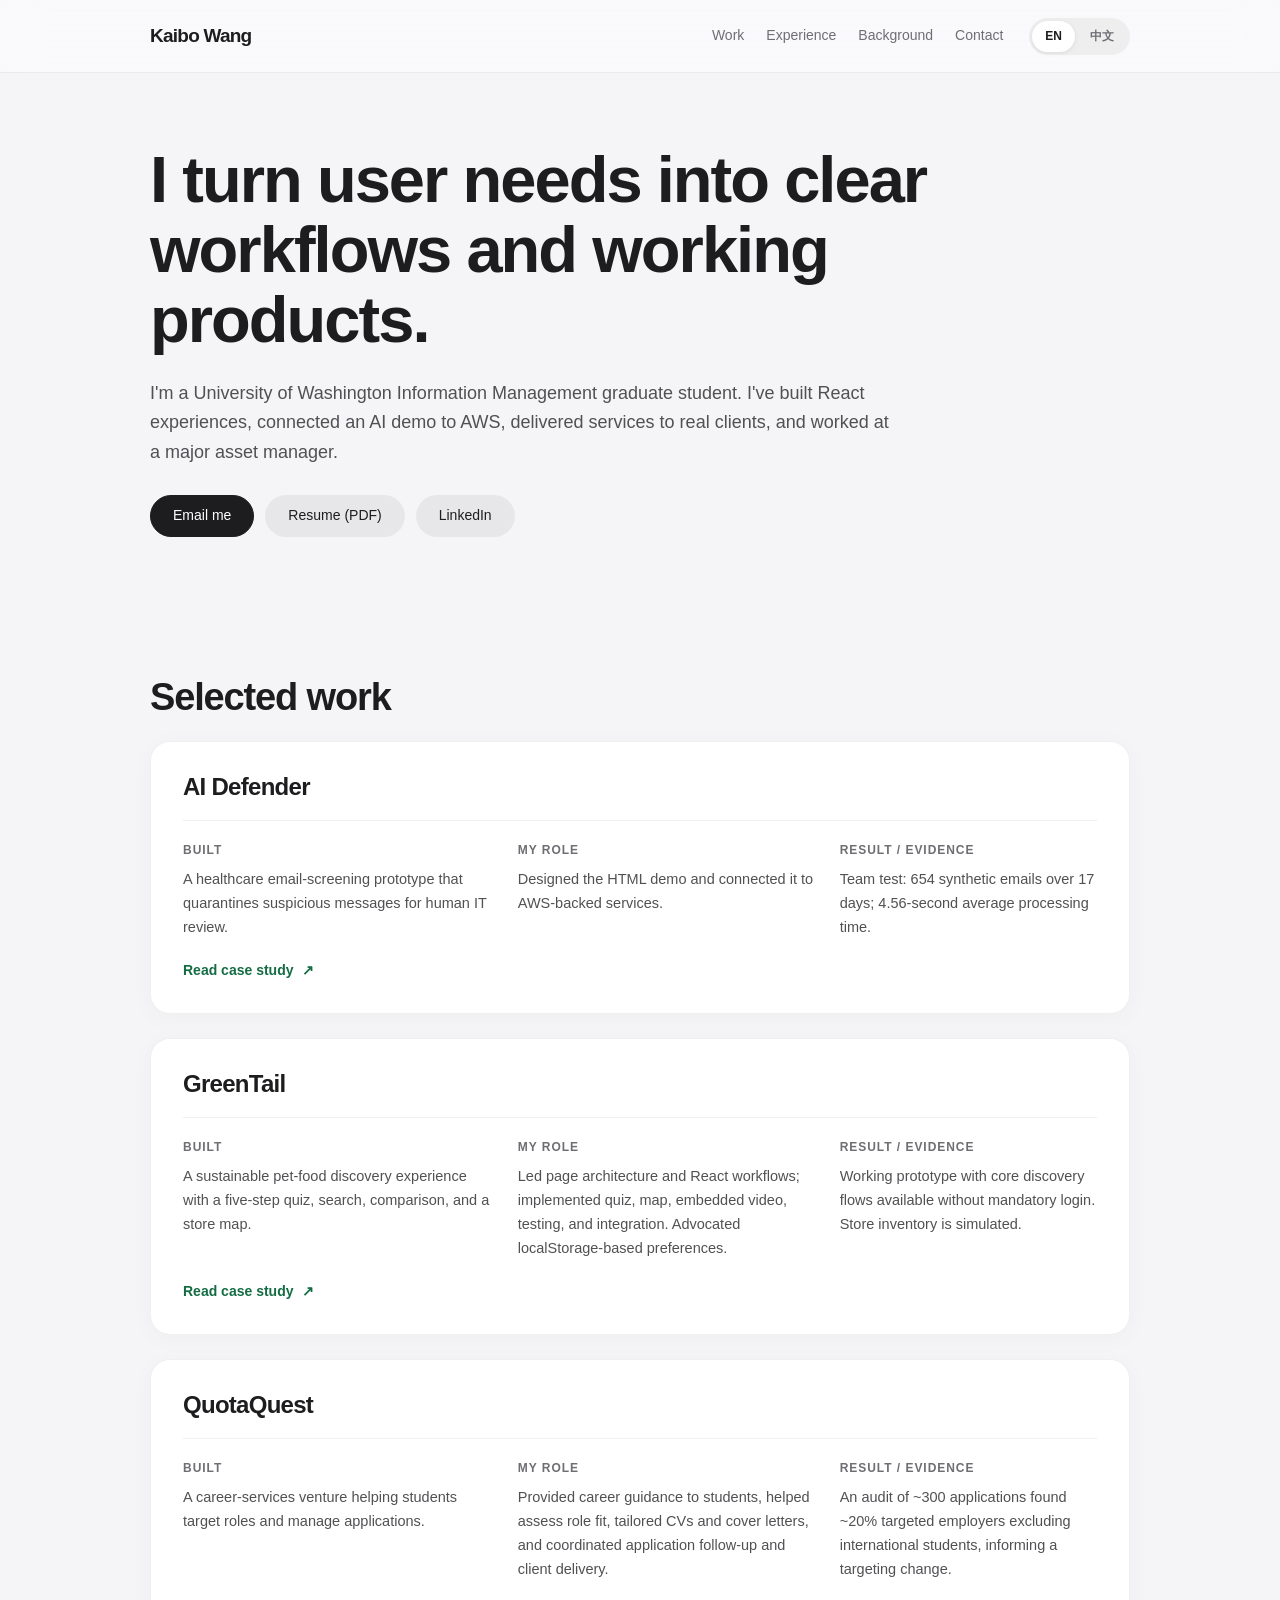
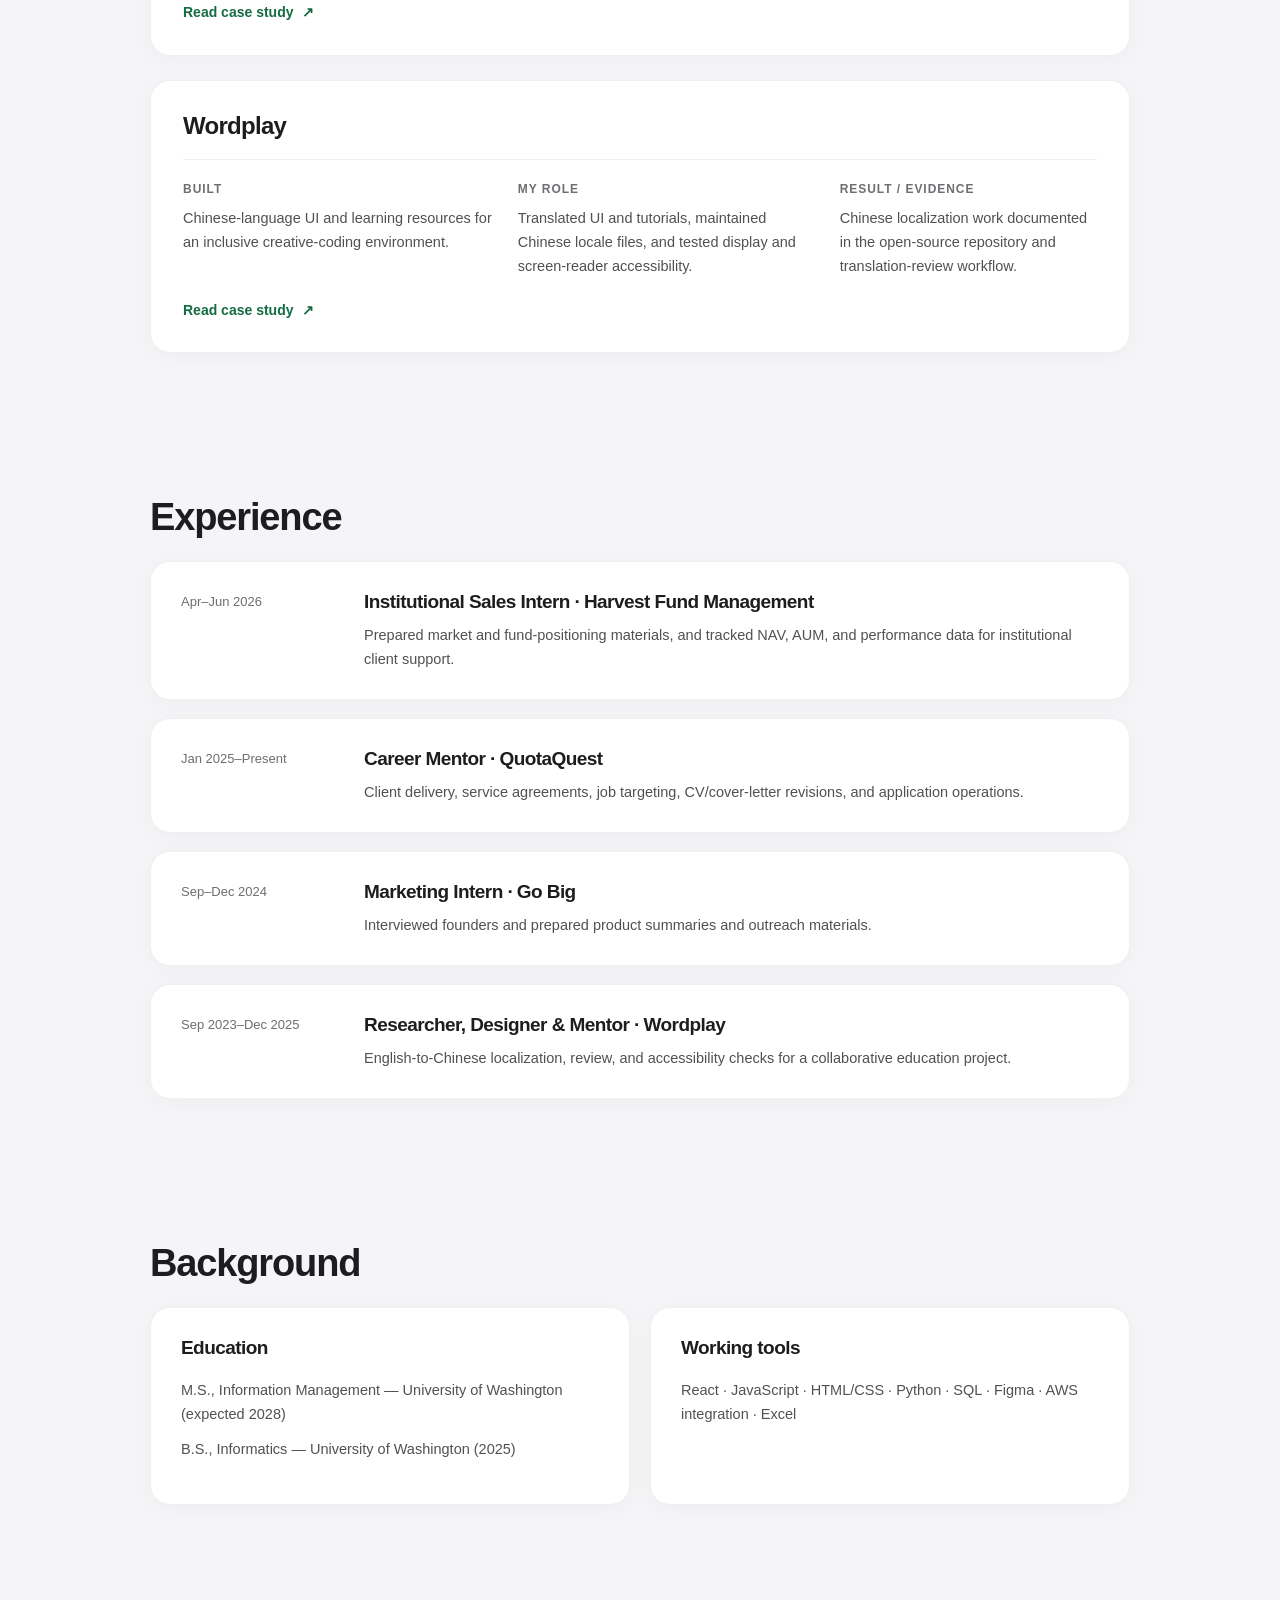
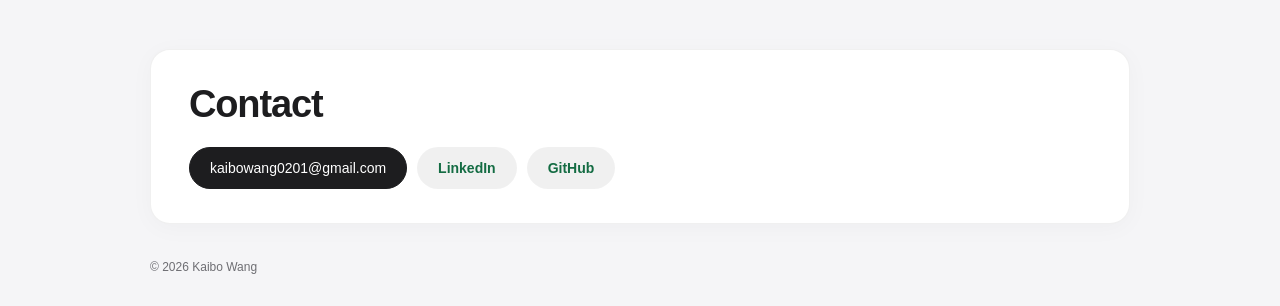
==== commit 821dbf9b: "Correct English QuotaQuest role summary" ====
--- a/index.html
+++ b/index.html
@@ -155,7 +155,7 @@
 </div>
 <div class="project-fields">
 <div><p class="field-label" data-i18n="whatLabel">Built</p><p data-i18n="quotaWhat">A career-services venture helping students target roles and manage applications.</p></div>
-<div><p class="field-label" data-i18n="roleLabel">My role</p><p data-i18n="quotaRole">Co-founded the venture; drafted service agreements, tailored CVs and cover letters, and handled applications and client delivery.</p></div>
+<div><p class="field-label" data-i18n="roleLabel">My role</p><p data-i18n="quotaRole">Provided career guidance to students, helped assess role fit, tailored CVs and cover letters, and coordinated application follow-up and client delivery.</p></div>
 <div><p class="field-label" data-i18n="resultLabel">Result / evidence</p><p data-i18n="quotaResult">An audit of ~300 applications found ~20% targeted employers excluding international students, informing a targeting change.</p></div>
 </div>
 <a data-case="quotaquest" data-i18n="caseAction" href="https://kwang37.github.io/personal-website/quotaquest.html">Read case study</a>
@@ -242,7 +242,7 @@
         greenResult: '可运行的产品原型；核心探索流程无需强制登录。门店库存为模拟数据。',
         quotaType: '创业 · 客户运营',
         quotaWhat: '帮助学生筛选目标岗位、管理求职申请的职业服务项目。',
-        quotaRole: '作为联合创始人，撰写服务协议、修改 CV/求职信、协助投递与客户交付。',
+        quotaRole: '为学生提供职业指导，协助岗位筛选、简历与求职信修改、申请跟进及客户交付。',
         quotaResult: '审查约 300 份申请，发现约 20% 投向不接受国际学生的雇主，据此调整岗位筛选。',
         wordType: '开源 · 本地化',
         wordWhat: '为包容性创意编程工具提供中文界面和教学内容。',
